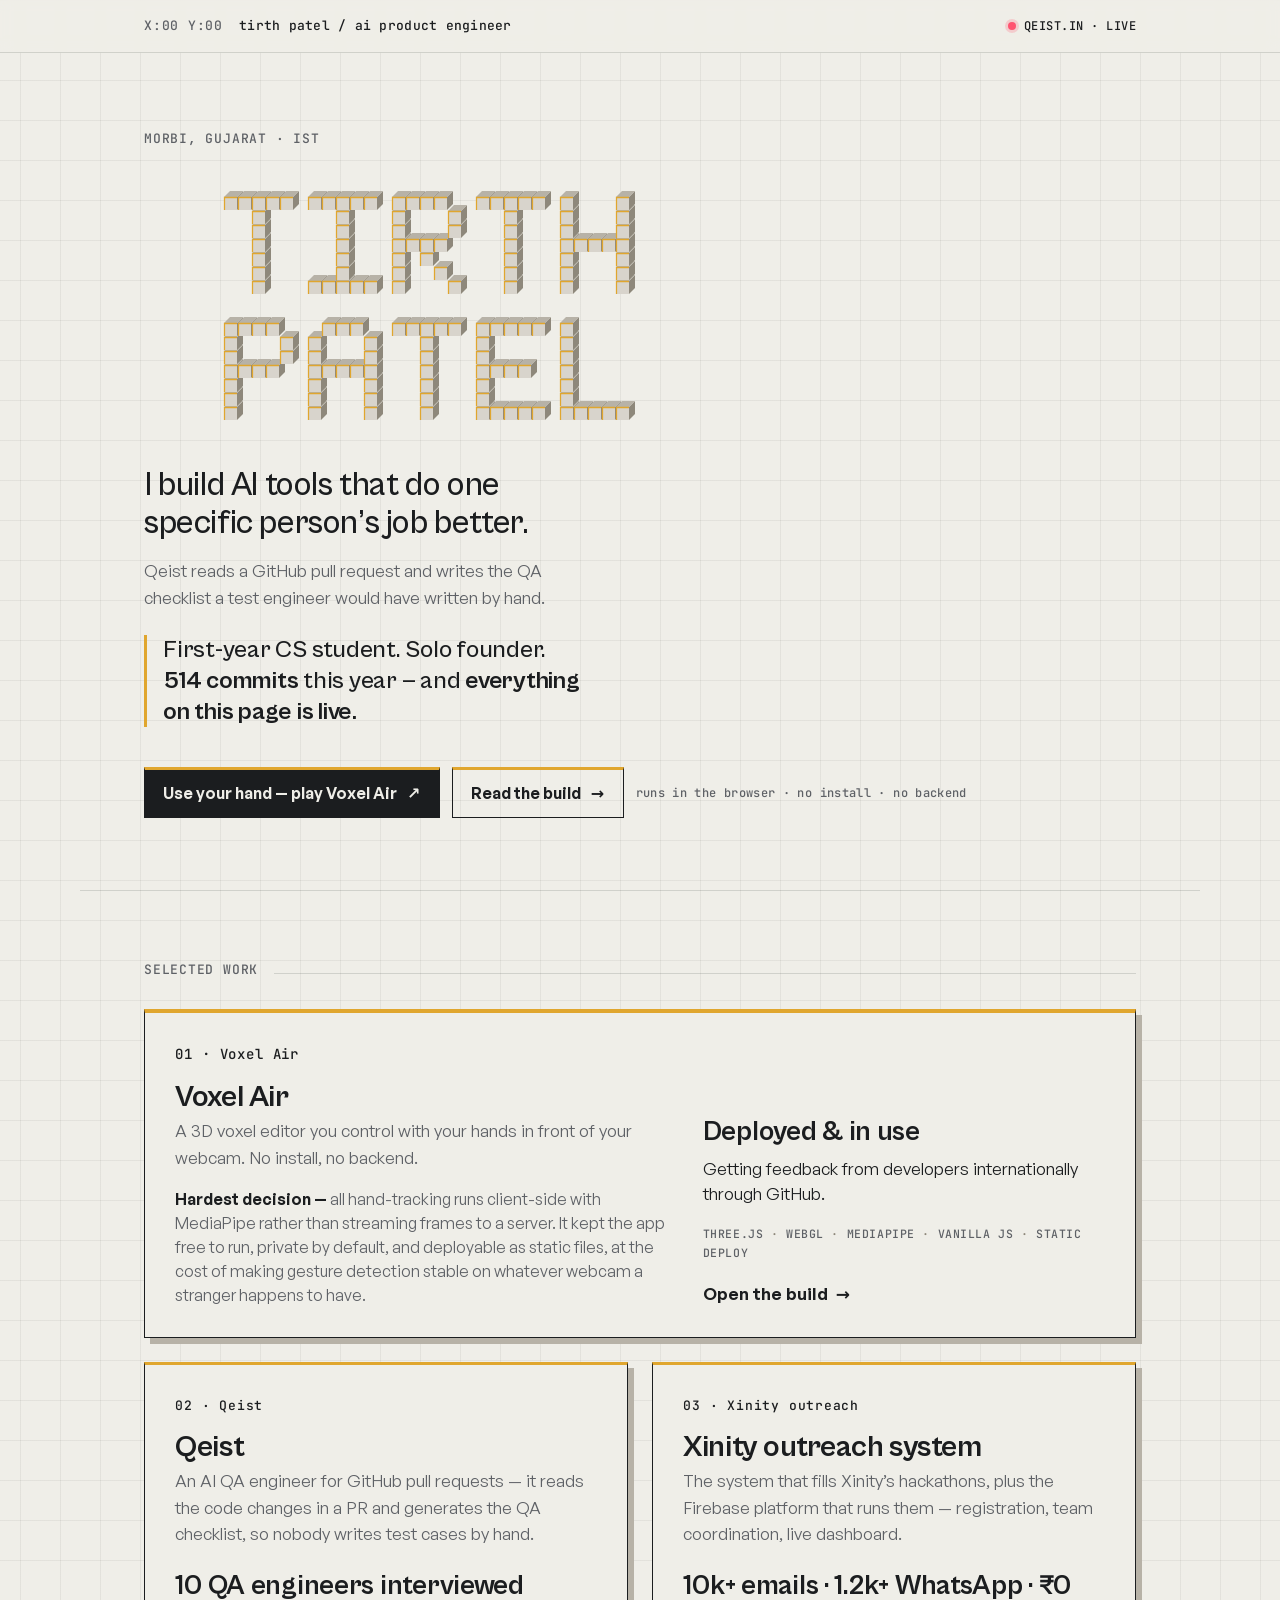
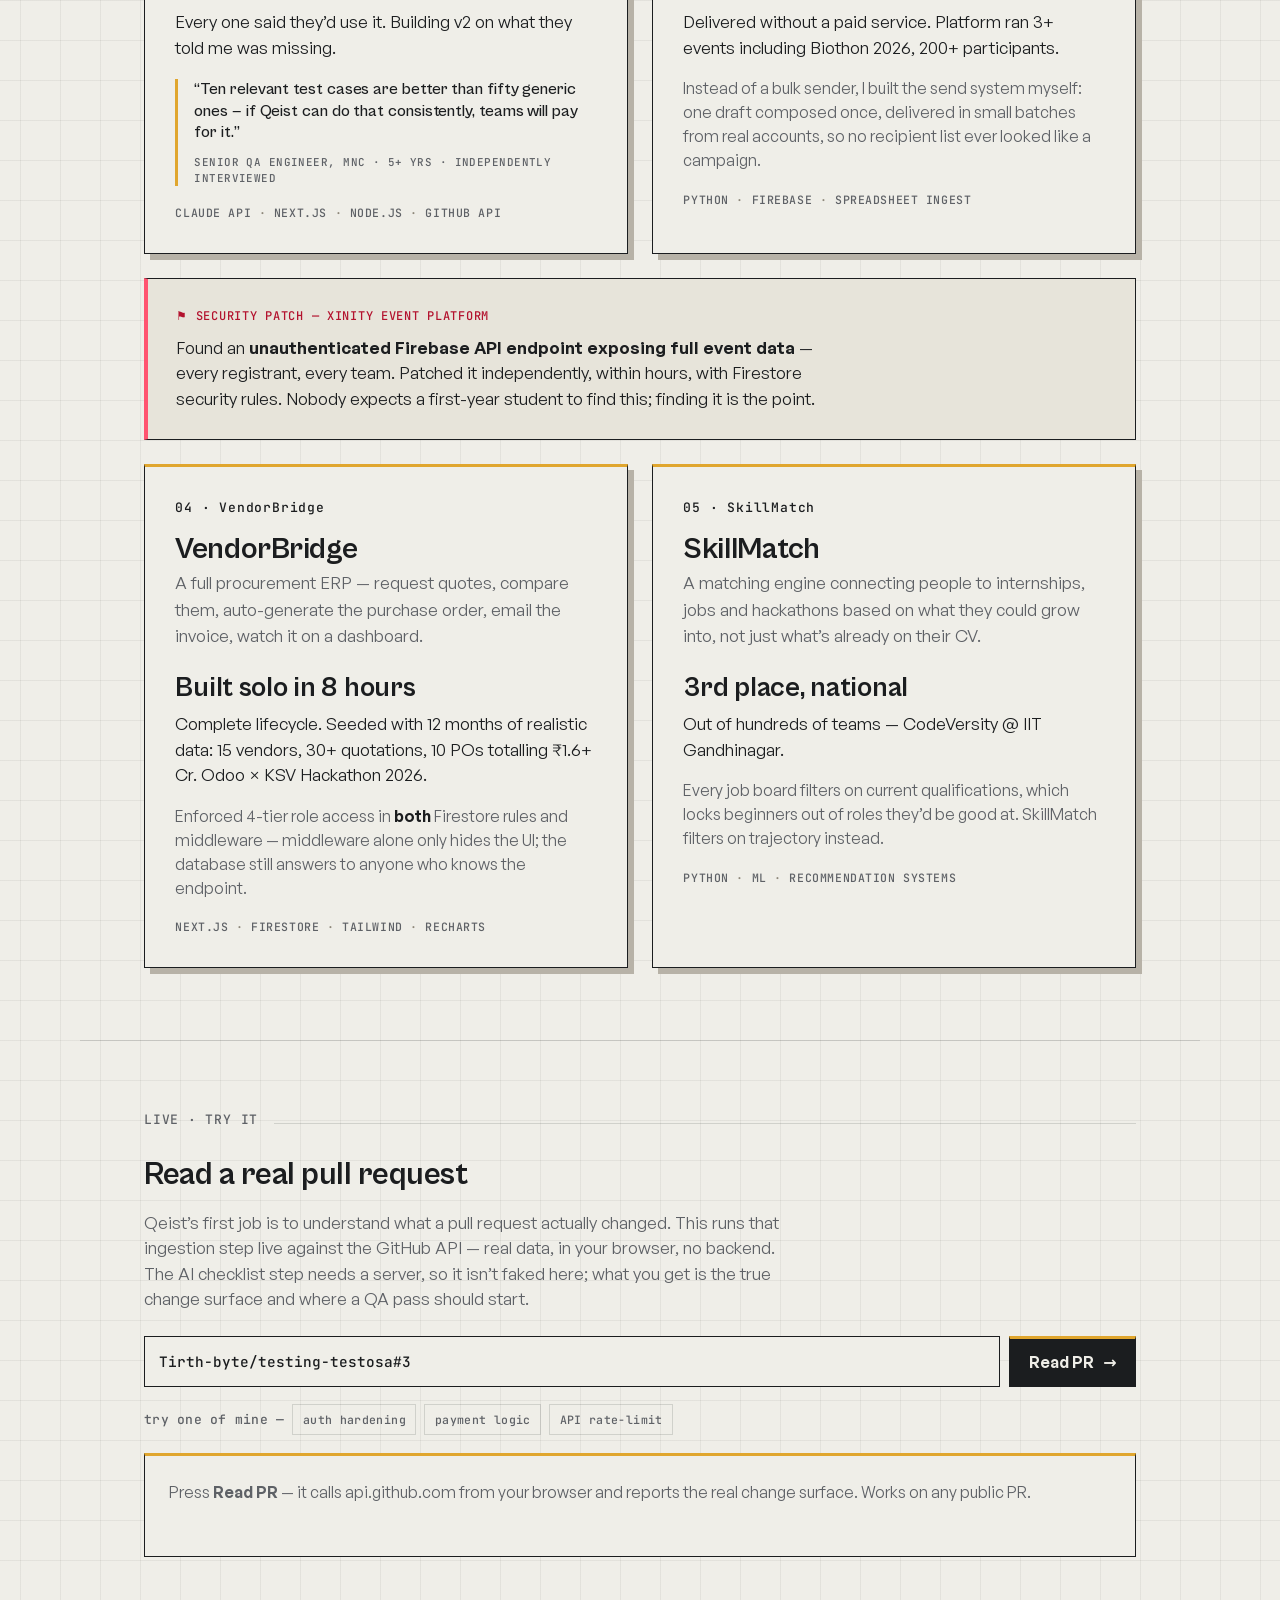
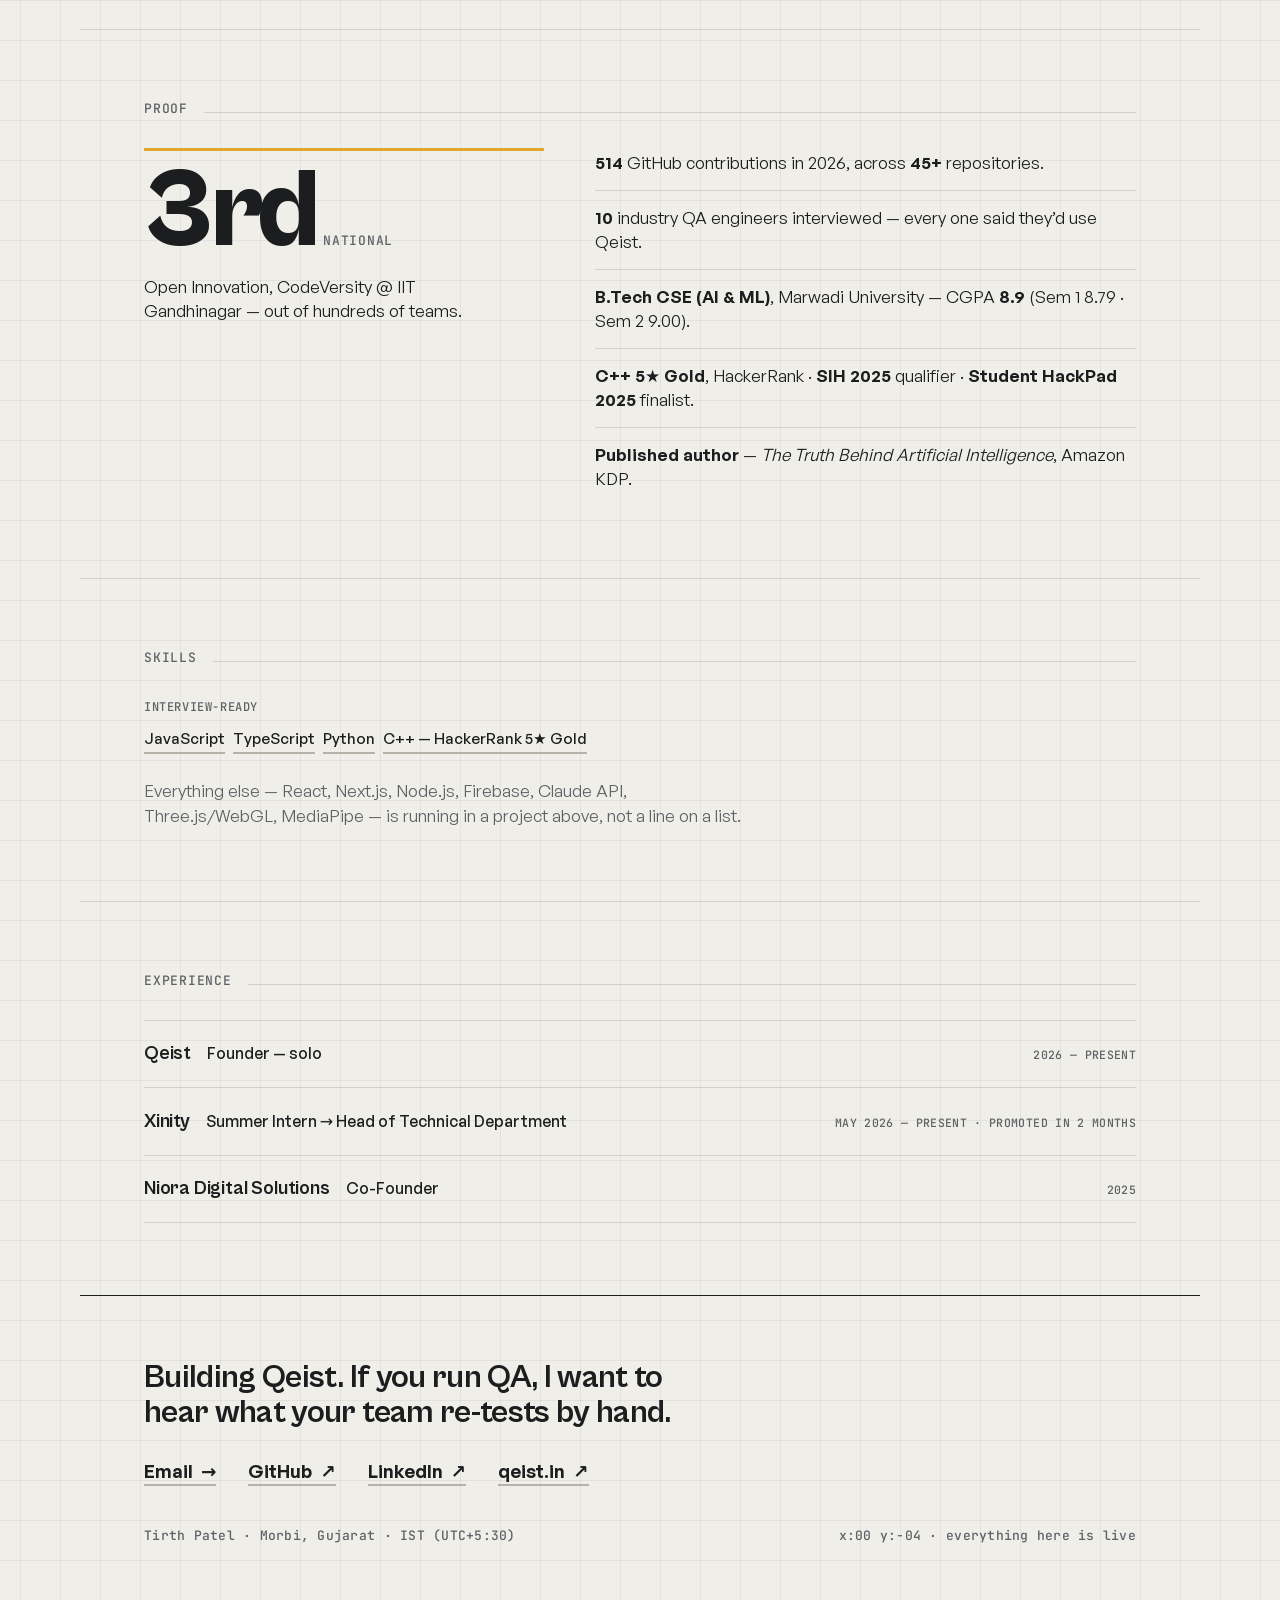
==== index.html @ d7cd9f58 "Add portfolio site: homepage, Voxel Air case study, live PR reader Static HTML/CSS/JS (no framework)" ====
<!doctype html>
<html lang="en" class="no-js">
<head>
<meta charset="utf-8">
<meta name="viewport" content="width=device-width, initial-scale=1">
<title>Tirth Patel — AI product engineer</title>
<meta name="description" content="I build AI tools that do one specific person's job better — Qeist reads a GitHub pull request and writes the QA checklist a test engineer would have written by hand.">
<meta name="author" content="Tirth Patel">
<meta name="theme-color" content="#EFEEE8">
<link rel="icon" href="assets/favicon.svg" type="image/svg+xml">
<link rel="canonical" href="https://tirth-byte.github.io/portfolio/">
<meta property="og:type" content="website">
<meta property="og:title" content="Tirth Patel — AI product engineer">
<meta property="og:description" content="First-year CS student, solo founder. Voxel Air, Qeist, and a national hackathon podium — everything on the page is live.">
<meta property="og:url" content="https://tirth-byte.github.io/portfolio/">
<meta property="og:site_name" content="Tirth Patel">
<meta property="og:image" content="https://tirth-byte.github.io/portfolio/assets/og.png">
<meta property="og:image:width" content="1200">
<meta property="og:image:height" content="630">
<meta property="og:image:alt" content="Tirth Patel — AI product engineer. Voxel Air, Qeist, everything live.">
<meta name="twitter:card" content="summary_large_image">
<meta name="twitter:title" content="Tirth Patel — AI product engineer">
<meta name="twitter:description" content="Voxel Air, Qeist, and a national hackathon podium. Everything on the page is live.">
<meta name="twitter:image" content="https://tirth-byte.github.io/portfolio/assets/og.png">
<script>document.documentElement.className = document.documentElement.className.replace("no-js","js");</script>
<link rel="preload" href="assets/fonts/general-400.woff2" as="font" type="font/woff2" crossorigin>
<link rel="preload" href="assets/fonts/cabinet-800.woff2" as="font" type="font/woff2" crossorigin>
<link rel="stylesheet" href="assets/css/style.css">
</head>
<body>

<header class="topbar">
  <div class="wrap">
    <span class="mono coord">x:00 y:00</span>
    <span class="who"><b>tirth patel</b> / ai product engineer</span>
    <a class="status" href="https://qeist.in" rel="noopener"><span class="dot" aria-hidden="true"></span>qeist.in · live</a>
  </div>
</header>

<main id="main">

  <!-- ===================== HERO ===================== -->
  <section class="hero wrap">
    <p class="kicker mono">Morbi, Gujarat · IST</p>

    <h1 class="wordmark">
      <span class="vh">Tirth Patel</span>
      <canvas id="wordmark" aria-hidden="true"></canvas>
      <span class="fallback name-fallback" aria-hidden="true" data-mode="static">Tirth<br>Patel</span>
    </h1>

    <p class="pitch">I build AI tools that do one specific person&rsquo;s job better.</p>
    <p class="second">Qeist reads a GitHub pull request and writes the QA checklist a test engineer would have written by hand.</p>
    <p class="hook">First-year CS student. Solo founder. <b>514&nbsp;commits</b> this year &mdash; and <b>everything on this page is live.</b></p>

    <div class="hero-cta">
      <a class="btn" href="https://tirth-byte.github.io/Voxel-Air/" target="_blank" rel="noopener">Use your hand — play Voxel&nbsp;Air <span class="arw" aria-hidden="true">↗</span></a>
      <a class="btn ghost" href="projects/voxel-air.html">Read the build <span class="arw" aria-hidden="true">→</span></a>
      <span class="hint">runs in the browser · no install · no backend</span>
    </div>
  </section>

  <!-- ===================== WORK ===================== -->
  <section class="section wrap" aria-labelledby="work-h">
    <div class="sechead">
      <h2 class="mono tag" id="work-h">Selected work</h2>
      <span class="rule" aria-hidden="true"></span>
    </div>

    <div class="blocks">

      <!-- 01 · VOXEL AIR — the hero -->
      <article class="block lead">
        <div class="idx"><span class="n">01 · Voxel Air</span></div>
        <div class="lead-grid">
          <div>
            <h3><a class="link-stretch" href="projects/voxel-air.html">Voxel Air</a></h3>
            <p class="sub">A 3D voxel editor you control with your hands in front of your webcam. No install, no backend.</p>
            <p class="decision"><b>Hardest decision —</b> all hand-tracking runs client-side with MediaPipe rather than streaming frames to a server. It kept the app free to run, private by default, and deployable as static files, at the cost of making gesture detection stable on whatever webcam a stranger happens to have.</p>
          </div>
          <div>
            <p class="outcome"><span class="big">Deployed &amp; in use</span> Getting feedback from developers internationally through GitHub.</p>
            <ul class="stack" aria-label="stack">
              <li>Three.js</li><li>WebGL</li><li>MediaPipe</li><li>Vanilla&nbsp;JS</li><li>Static deploy</li>
            </ul>
            <span class="gomore">Open the build <span class="arw" aria-hidden="true">→</span></span>
          </div>
        </div>
      </article>

      <!-- 02 · QEIST  |  03 · XINITY -->
      <div class="pair">

        <article class="block">
          <div class="idx"><span class="n">02 · Qeist</span></div>
          <h3><a class="link-stretch" href="https://qeist.in" target="_blank" rel="noopener">Qeist</a></h3>
          <p class="sub">An AI QA engineer for GitHub pull requests — it reads the code changes in a PR and generates the QA checklist, so nobody writes test cases by hand.</p>
          <p class="outcome"><span class="big">10 QA engineers interviewed</span> Every one said they&rsquo;d use it. Building v2 on what they told me was missing.</p>
          <blockquote class="qquote">
            &ldquo;Ten relevant test cases are better than fifty generic ones — if Qeist can do that consistently, teams will pay for it.&rdquo;
            <cite>Senior QA Engineer, MNC · 5+ yrs · independently interviewed</cite>
          </blockquote>
          <ul class="stack" aria-label="stack"><li>Claude API</li><li>Next.js</li><li>Node.js</li><li>GitHub API</li></ul>
        </article>

        <article class="block">
          <div class="idx"><span class="n">03 · Xinity outreach</span></div>
          <h3>Xinity outreach system</h3>
          <p class="sub">The system that fills Xinity&rsquo;s hackathons, plus the Firebase platform that runs them — registration, team coordination, live dashboard.</p>
          <p class="outcome"><span class="big">10k+ emails · 1.2k+ WhatsApp · &#8377;0</span> Delivered without a paid service. Platform ran 3+ events including Biothon 2026, 200+ participants.</p>
          <p class="decision">Instead of a bulk sender, I built the send system myself: one draft composed once, delivered in small batches from real accounts, so no recipient list ever looked like a campaign.</p>
          <ul class="stack" aria-label="stack"><li>Python</li><li>Firebase</li><li>Spreadsheet ingest</li></ul>
        </article>

      </div>

      <!-- Security patch — deliberately its own band, not a card -->
      <aside class="patch">
        <p class="lbl"><span aria-hidden="true">&#9873;</span> Security patch — Xinity event platform</p>
        <p>Found an <b>unauthenticated Firebase API endpoint exposing full event data</b> — every registrant, every team. Patched it independently, within hours, with Firestore security rules. Nobody expects a first-year student to find this; finding it is the point.</p>
      </aside>

      <!-- 04 · VENDORBRIDGE  |  05 · SKILLMATCH -->
      <div class="pair">

        <article class="block">
          <div class="idx"><span class="n">04 · VendorBridge</span></div>
          <h3>VendorBridge</h3>
          <p class="sub">A full procurement ERP — request quotes, compare them, auto-generate the purchase order, email the invoice, watch it on a dashboard.</p>
          <p class="outcome"><span class="big">Built solo in 8 hours</span> Complete lifecycle. Seeded with 12 months of realistic data: 15 vendors, 30+ quotations, 10 POs totalling &#8377;1.6+ Cr. Odoo &times; KSV Hackathon 2026.</p>
          <p class="decision">Enforced 4-tier role access in <b>both</b> Firestore rules and middleware — middleware alone only hides the UI; the database still answers to anyone who knows the endpoint.</p>
          <ul class="stack" aria-label="stack"><li>Next.js</li><li>Firestore</li><li>Tailwind</li><li>Recharts</li></ul>
        </article>

        <article class="block">
          <div class="idx"><span class="n">05 · SkillMatch</span></div>
          <h3>SkillMatch</h3>
          <p class="sub">A matching engine connecting people to internships, jobs and hackathons based on what they could grow into, not just what&rsquo;s already on their CV.</p>
          <p class="outcome"><span class="big">3rd place, national</span> Out of hundreds of teams — CodeVersity @ IIT Gandhinagar.</p>
          <p class="decision">Every job board filters on current qualifications, which locks beginners out of roles they&rsquo;d be good at. SkillMatch filters on trajectory instead.</p>
          <ul class="stack" aria-label="stack"><li>Python</li><li>ML</li><li>Recommendation systems</li></ul>
        </article>

      </div>
    </div>
  </section>

  <!-- ===================== LIVE TOOL ===================== -->
  <section class="section wrap" aria-labelledby="live-h">
    <div class="sechead">
      <h2 class="mono tag" id="live-h">Live · try it</h2>
      <span class="rule" aria-hidden="true"></span>
    </div>
    <div class="prtool">
      <h3 class="pr-h">Read a real pull request</h3>
      <p class="pr-lead">Qeist&rsquo;s first job is to understand what a pull request actually changed. This runs that ingestion step live against the GitHub API — real data, in your browser, no backend. The AI checklist step needs a server, so it isn&rsquo;t faked here; what you get is the true change surface and where a QA pass should start.</p>

      <form id="pr-form" class="pr-form" role="search">
        <label class="vh" for="pr-input">GitHub pull request — owner/repo#number or a pull-request URL</label>
        <input id="pr-input" class="pr-input" type="text" inputmode="url" spellcheck="false" autocapitalize="off" autocomplete="off" value="Tirth-byte/testing-testosa#3">
        <button id="pr-btn" class="btn" type="submit">Read PR <span class="arw" aria-hidden="true">&rarr;</span></button>
      </form>
      <div class="pr-examples">
        <span class="mono-lo">try one of mine —</span>
        <button type="button" class="pr-chip" data-pr="Tirth-byte/testing-testosa#3">auth hardening</button>
        <button type="button" class="pr-chip" data-pr="Tirth-byte/testing-testosa#4">payment logic</button>
        <button type="button" class="pr-chip" data-pr="Tirth-byte/testing-testosa#5">API rate-limit</button>
      </div>

      <div id="pr-out" class="pr-out" aria-live="polite"><p class="pr-msg">Press <b>Read PR</b> — it calls api.github.com from your browser and reports the real change surface. Works on any public PR.</p></div>
    </div>
  </section>

  <!-- ===================== PROOF (asymmetric, merged) ===================== -->
  <section class="section wrap" aria-labelledby="proof-h">
    <div class="sechead">
      <h2 class="mono tag" id="proof-h">Proof</h2>
      <span class="rule" aria-hidden="true"></span>
    </div>
    <div class="evidence">
      <div class="featured">
        <div class="fnum">3rd<span class="fsup">national</span></div>
        <p class="flab">Open Innovation, CodeVersity @ IIT Gandhinagar — out of hundreds of teams.</p>
      </div>
      <ul class="ev-list">
        <li><b>514</b> GitHub contributions in 2026, across <b>45+</b> repositories.</li>
        <li><b>10</b> industry QA engineers interviewed — every one said they&rsquo;d use Qeist.</li>
        <li><b>B.Tech CSE (AI &amp; ML)</b>, Marwadi University — CGPA <b>8.9</b> (Sem&nbsp;1 8.79 · Sem&nbsp;2 9.00).</li>
        <li><b>C++ 5&#9733; Gold</b>, HackerRank · <b>SIH 2025</b> qualifier · <b>Student HackPad 2025</b> finalist.</li>
        <li><b>Published author</b> — <i>The Truth Behind Artificial Intelligence</i>, Amazon KDP.</li>
      </ul>
    </div>
  </section>

  <!-- ===================== SKILLS ===================== -->
  <section class="section wrap" aria-labelledby="skills-h">
    <div class="sechead">
      <h2 class="mono tag" id="skills-h">Skills</h2>
      <span class="rule" aria-hidden="true"></span>
    </div>
    <div class="skills">
      <div class="skillrow">
        <div class="k">Interview-ready</div>
        <div class="v"><span>JavaScript</span><span>TypeScript</span><span>Python</span><span>C++ — HackerRank 5&#9733; Gold</span></div>
      </div>
      <p class="skillnote">Everything else — React, Next.js, Node.js, Firebase, Claude API, Three.js/WebGL, MediaPipe — is running in a project above, not a line on a list.</p>
    </div>
  </section>

  <!-- ===================== EXPERIENCE ===================== -->
  <section class="section wrap" aria-labelledby="exp-h">
    <div class="sechead">
      <h2 class="mono tag" id="exp-h">Experience</h2>
      <span class="rule" aria-hidden="true"></span>
    </div>
    <div class="log">
      <div class="row">
        <div class="rl"><span class="where">Qeist</span><span class="title">Founder — solo</span></div>
        <span class="when">2026 — present</span>
      </div>
      <div class="row">
        <div class="rl"><span class="where">Xinity</span><span class="title">Summer Intern &rarr; Head of Technical Department</span></div>
        <span class="when">May 2026 — present · promoted in 2 months</span>
      </div>
      <div class="row">
        <div class="rl"><span class="where">Niora Digital Solutions</span><span class="title">Co-Founder</span></div>
        <span class="when">2025</span>
      </div>
    </div>
  </section>

</main>

<!-- ===================== FOOTER / CONTACT ===================== -->
<footer class="foot wrap">
  <p class="lead">Building Qeist. If you run QA, I want to hear what your team re-tests by hand.</p>
  <div class="contactrow">
    <a class="big" href="mailto:kavartirth9@gmail.com">Email <span class="arw" aria-hidden="true">→</span></a>
    <a class="big" href="https://github.com/Tirth-byte" target="_blank" rel="noopener">GitHub <span class="arw" aria-hidden="true">↗</span></a>
    <a class="big" href="https://www.linkedin.com/in/tirth-patel-b70312373" target="_blank" rel="noopener">LinkedIn <span class="arw" aria-hidden="true">↗</span></a>
    <a class="big" href="https://qeist.in" target="_blank" rel="noopener">qeist.in <span class="arw" aria-hidden="true">↗</span></a>
  </div>
  <div class="meta">
    <span class="mono-lo">Tirth Patel · Morbi, Gujarat · IST (UTC+5:30)</span>
    <span class="mono-lo">x:00 y:-04 · everything here is live</span>
  </div>
</footer>

<script src="assets/js/wordmark.js" defer></script>
<script src="assets/js/prq.js" defer></script>
</body>
</html>
---- assets/css/style.css ----
/* ============================================================
   Tirth Patel — portfolio
   "Drafting Table": light orthographic build-sheet
   ============================================================ */

/* ---------- fonts (self-hosted, latin, swap) ---------- */
@font-face{font-family:"Cabinet Grotesk";src:url("../fonts/cabinet-500.woff2") format("woff2");font-weight:500;font-style:normal;font-display:swap}
@font-face{font-family:"Cabinet Grotesk";src:url("../fonts/cabinet-700.woff2") format("woff2");font-weight:700;font-style:normal;font-display:swap}
@font-face{font-family:"Cabinet Grotesk";src:url("../fonts/cabinet-800.woff2") format("woff2");font-weight:800;font-style:normal;font-display:swap}
@font-face{font-family:"General Sans";src:url("../fonts/general-400.woff2") format("woff2");font-weight:400;font-style:normal;font-display:swap}
@font-face{font-family:"General Sans";src:url("../fonts/general-500.woff2") format("woff2");font-weight:500;font-style:normal;font-display:swap}
@font-face{font-family:"General Sans";src:url("../fonts/general-600.woff2") format("woff2");font-weight:600;font-style:normal;font-display:swap}
@font-face{font-family:"JetBrains Mono";src:url("../fonts/mono-500.woff2") format("woff2");font-weight:500;font-style:normal;font-display:swap}

/* ---------- tokens ---------- */
:root{
  --paper:#EFEEE8;
  --paper-2:#E7E4DA;
  --ink:#1B1D1F;
  --mute:#5E6166;
  --vox-top:#D8D4CC;
  --vox-mid:#B7B2A7;
  --vox-low:#8E887B;
  --signal:#E0A62E;
  --inset:#14161A;
  --live:#FF5470;       /* webcam-record pink — borders & dots only, never text */
  --live-ink:#B3122E;   /* text-safe alert red (AA on paper) */
  --line:rgba(27,29,31,.14);
  --line-faint:rgba(27,29,31,.06);

  --fdisplay:"Cabinet Grotesk",system-ui,sans-serif;
  --fbody:"General Sans",system-ui,sans-serif;
  --fmono:"JetBrains Mono",ui-monospace,monospace;

  --wrap:1120px;
  --gutter:clamp(20px,5vw,64px);
}

/* ---------- reset ---------- */
*,*::before,*::after{box-sizing:border-box}
html{-webkit-text-size-adjust:100%}
body{margin:0}
img,svg,canvas{display:block;max-width:100%}
a{color:inherit}
button{font:inherit;color:inherit}
h1,h2,h3,p,ul,figure{margin:0}
ul{padding:0;list-style:none}

/* ---------- base ---------- */
html{scroll-behavior:smooth}
body{
  background:var(--paper);
  color:var(--ink);
  font-family:var(--fbody);
  font-size:17px;
  line-height:1.55;
  font-weight:400;
  /* the drafting grid — faint, orthographic */
  background-image:
    linear-gradient(var(--line-faint) 1px,transparent 1px),
    linear-gradient(90deg,var(--line-faint) 1px,transparent 1px);
  background-size:40px 40px;
  background-position:calc(50% - 0px) 0;
  -webkit-font-smoothing:antialiased;
  text-rendering:optimizeLegibility;
}

.wrap{max-width:var(--wrap);margin-inline:auto;padding-inline:var(--gutter)}

/* ---------- type ---------- */
.display{font-family:var(--fdisplay);font-weight:800;line-height:.92;letter-spacing:-.02em}
h1,.h1{font-family:var(--fdisplay);font-weight:700;font-size:clamp(2rem,1.3rem + 3vw,2.9rem);line-height:1.02;letter-spacing:-.015em}
h2,.h2{font-family:var(--fdisplay);font-weight:500;font-size:clamp(1.4rem,1.1rem + 1.4vw,1.85rem);line-height:1.08;letter-spacing:-.01em}
.lede{font-size:clamp(1.15rem,1rem + .7vw,1.4rem);line-height:1.4;max-width:34ch}
.mono{font-family:var(--fmono);font-weight:500;font-size:.8125rem;letter-spacing:.06em;text-transform:uppercase;color:var(--mute)}
.mono-lo{font-family:var(--fmono);font-weight:500;font-size:.8125rem;letter-spacing:.02em;color:var(--mute);text-transform:none}
.caption{font-size:.875rem;font-weight:500}

/* visually hidden but in the a11y tree */
.vh{position:absolute;width:1px;height:1px;padding:0;margin:-1px;overflow:hidden;clip:rect(0 0 0 0);white-space:nowrap;border:0}

/* ---------- links / focus floor ---------- */
a{text-decoration:none}
:focus-visible{outline:2.5px solid var(--ink);outline-offset:3px;border-radius:1px}
.on-dark :focus-visible,.inset :focus-visible{outline-color:var(--signal)}

/* underline links used inline in prose */
.link{color:var(--ink);box-shadow:inset 0 -1px 0 var(--vox-low);transition:box-shadow .15s ease,background-color .15s ease}
.link:hover{box-shadow:inset 0 -2px 0 var(--signal)}

/* ---------- top bar ---------- */
.topbar{position:sticky;top:0;z-index:40;background:color-mix(in srgb,var(--paper) 88%,transparent);backdrop-filter:blur(6px);border-bottom:1px solid var(--line)}
.topbar .wrap{display:flex;align-items:center;gap:1rem;height:52px}
.topbar .coord{color:var(--mute)}
.topbar .who{font-family:var(--fmono);font-size:.8125rem;letter-spacing:.02em;color:var(--ink)}
.topbar .who b{font-weight:500}
.topbar .status{margin-left:auto;display:inline-flex;align-items:center;gap:.5rem;font-family:var(--fmono);font-size:.75rem;letter-spacing:.04em;color:var(--ink);text-transform:uppercase}
.topbar .status .dot{width:8px;height:8px;background:var(--live);border-radius:50%;box-shadow:0 0 0 3px color-mix(in srgb,var(--live) 22%,transparent)}
@media (max-width:560px){.topbar .who{display:none}}

/* ---------- section scaffolding ---------- */
.section{border-top:1px solid var(--line);padding-block:clamp(2.75rem,6vw,4.5rem)}
.section:first-of-type{border-top:0}
.sechead{display:flex;align-items:baseline;gap:1rem;margin-bottom:2rem}
.sechead .tag{color:var(--mute);white-space:nowrap}
.sechead .rule{flex:1;height:1px;background:var(--line)}

/* ---------- HERO ---------- */
.hero{padding-top:clamp(2.5rem,6vw,4.75rem);padding-bottom:clamp(2.75rem,6vw,4.5rem)}
.hero .kicker{color:var(--mute);margin-bottom:clamp(1.25rem,3vw,2rem)}
/* wordmark stage: fixed aspect to prevent CLS */
.wordmark{position:relative;width:min(560px,100%);aspect-ratio:56/25;margin-bottom:clamp(1.5rem,4vw,2.25rem)}
.wordmark canvas,.wordmark .fallback{position:absolute;inset:0;width:100%;height:100%}
.wordmark .fallback{display:flex;align-items:center}
/* Cabinet fallback name (JS-off or wordmark killed) */
.name-fallback{font-family:var(--fdisplay);font-weight:800;font-size:clamp(3.2rem,8vw + 1rem,6rem);line-height:.86;letter-spacing:-.03em;color:var(--ink)}
.wordmark canvas{z-index:2}
.wordmark .fallback{z-index:1}
.no-js .wordmark canvas{display:none}
.js .wordmark .fallback{display:none}
/* re-show Cabinet name if canvas can't render */
.wordmark.fallback-on canvas{display:none}
.wordmark.fallback-on .fallback{display:flex}

.hero .role{font-family:var(--fmono);font-size:.8125rem;letter-spacing:.04em;color:var(--mute);text-transform:uppercase;margin-bottom:1.5rem}
.hero .pitch{font-size:clamp(1.35rem,1rem + 1.8vw,2.1rem);font-family:var(--fdisplay);font-weight:500;line-height:1.12;letter-spacing:-.012em;max-width:20ch}
.hero .second{margin-top:1rem;color:var(--mute);font-size:1.0625rem;max-width:46ch}
.hook{margin-top:1.5rem;font-family:var(--fdisplay);font-weight:500;font-size:clamp(1.15rem,1rem + .9vw,1.55rem);line-height:1.24;letter-spacing:-.01em;max-width:30ch;color:var(--ink);border-left:3px solid var(--signal);padding-left:1rem}
.hook b{font-weight:700}

.hero-cta{display:flex;flex-wrap:wrap;gap:.75rem;margin-top:clamp(1.75rem,4vw,2.5rem);align-items:center}

/* ---------- buttons ---------- */
.btn{display:inline-flex;align-items:center;gap:.6rem;padding:.7rem 1.15rem;font-weight:600;font-size:1rem;background:var(--ink);color:var(--paper);border:1.5px solid var(--ink);border-top:3px solid var(--signal);cursor:pointer;transition:transform .12s ease,box-shadow .12s ease}
.btn .arw{transition:transform .18s ease}
.btn:hover{transform:translate(-2px,-2px);box-shadow:4px 4px 0 var(--vox-low)}
.btn:hover .arw{transform:translateX(3px)}
.btn.ghost{background:transparent;color:var(--ink)}
.btn.ghost:hover{box-shadow:4px 4px 0 var(--vox-mid)}
.btn[disabled]{cursor:default;opacity:.55}
.btn[disabled]:hover{transform:none;box-shadow:none}
.hint{font-family:var(--fmono);font-size:.75rem;letter-spacing:.03em;color:var(--mute)}

/* ---------- project blocks (extruded voxels) ---------- */
.blocks{display:grid;gap:clamp(1rem,2.5vw,1.5rem)}
.pair{display:grid;grid-template-columns:1fr 1fr;gap:clamp(1rem,2.5vw,1.5rem)}
@media (max-width:720px){.pair{grid-template-columns:1fr}}

.block{
  position:relative;display:block;background:var(--paper);
  border:1.5px solid var(--ink);
  border-top-color:var(--signal);border-top-width:3px;      /* lit top face */
  box-shadow:6px 6px 0 var(--vox-mid);                       /* extruded shadow faces */
  padding:clamp(1.25rem,3vw,1.9rem);
  transition:transform .16s cubic-bezier(.2,.7,.3,1),box-shadow .16s cubic-bezier(.2,.7,.3,1);
}
.block h3 a.link-stretch{color:inherit}
.block h3 a.link-stretch::after{content:"";position:absolute;inset:0;z-index:1}
.block:has(.link-stretch:hover),.block:has(.link-stretch:focus-visible){transform:translate(-4px,-4px);box-shadow:10px 10px 0 var(--vox-low)}
.block:has(.link-stretch:focus-visible){outline:2.5px solid var(--ink);outline-offset:4px}
/* keep in-card real links clickable above the stretched hit-area */
.block .qquote,.block .stack,.block a:not(.link-stretch){position:relative;z-index:2}

/* Qeist testimonial */
.qquote{margin:1.15rem 0 0;border-left:3px solid var(--signal);padding-left:1rem;font-family:var(--fdisplay);font-weight:500;font-size:1.05rem;line-height:1.3;letter-spacing:-.005em;color:var(--ink)}
.qquote cite{display:block;font-family:var(--fmono);font-size:.68rem;letter-spacing:.04em;color:var(--mute);text-transform:uppercase;font-style:normal;margin-top:.7rem;line-height:1.4}
.block .idx{display:flex;justify-content:space-between;align-items:baseline;margin-bottom:1rem;gap:1rem}
.block .idx .n{font-family:var(--fmono);font-weight:500;font-size:.8125rem;letter-spacing:.06em;color:var(--ink)}
.block .idx .coord{font-family:var(--fmono);font-size:.75rem;color:var(--mute);letter-spacing:.04em}
.block h3{font-family:var(--fdisplay);font-weight:700;font-size:clamp(1.4rem,1.1rem + 1.2vw,1.9rem);line-height:1.02;letter-spacing:-.015em}
.block .sub{color:var(--mute);margin-top:.35rem;font-size:1.0625rem}

/* the hero block (voxel air) is bigger + a two-col inner */
.block.lead{border-top-width:4px}
.block.lead .idx .n{font-size:.875rem}
.block.lead .lead-grid{display:grid;grid-template-columns:1.1fr .9fr;gap:clamp(1.25rem,3vw,2.25rem);align-items:end}
@media (max-width:720px){.block.lead .lead-grid{grid-template-columns:1fr}}

/* outcome-first line inside a block */
.outcome{margin-top:1.1rem;font-size:1.0625rem;line-height:1.5}
.outcome .big{font-family:var(--fdisplay);font-weight:700;font-size:clamp(1.35rem,1.1rem + 1vw,1.75rem);letter-spacing:-.01em;display:block;margin-bottom:.15rem}
.decision{margin-top:1rem;color:var(--mute);font-size:1rem;line-height:1.5;max-width:52ch}
.decision b{color:var(--ink);font-weight:600}
.stack{margin-top:1.15rem;font-family:var(--fmono);font-size:.72rem;letter-spacing:.05em;color:var(--mute);text-transform:uppercase;line-height:1.6}
.stack li{display:inline}
.stack li:not(:last-child)::after{content:"  ·  ";color:var(--vox-low)}
.gomore{margin-top:1.15rem;display:inline-flex;align-items:center;gap:.5rem;font-weight:600;color:var(--ink)}
.gomore .arw{transition:transform .18s ease}
a.block:hover .gomore .arw{transform:translateX(4px)}

/* ---------- security patch band (deliberately NOT a card) ---------- */
.patch{border:1.5px solid var(--ink);border-left:4px solid var(--live);background:var(--paper-2);padding:clamp(1.25rem,3vw,1.75rem)}
.patch .lbl{font-family:var(--fmono);font-size:.75rem;letter-spacing:.06em;text-transform:uppercase;color:var(--live-ink);margin-bottom:.6rem;display:flex;align-items:center;gap:.5rem}
.patch p{font-size:1.0625rem;line-height:1.5;max-width:64ch}
.patch b{font-weight:600}

/* ---------- proof / evidence (asymmetric — a claim, not a dashboard) ---------- */
.evidence{display:grid;grid-template-columns:minmax(0,.85fr) minmax(0,1.15fr);gap:clamp(1.5rem,4vw,3.5rem);align-items:start}
@media (max-width:720px){.evidence{grid-template-columns:1fr;gap:1.75rem}}
.featured{border-top:3px solid var(--signal);padding-top:1rem}
.fnum{font-family:var(--fdisplay);font-weight:800;font-size:clamp(4rem,3rem + 6vw,7rem);line-height:.82;letter-spacing:-.04em;display:flex;align-items:baseline;gap:.4rem}
.fsup{font-family:var(--fmono);font-weight:500;font-size:.8125rem;letter-spacing:.06em;text-transform:uppercase;color:var(--mute)}
.flab{margin-top:1rem;font-size:1.0625rem;line-height:1.45;color:var(--ink);max-width:34ch}
.ev-list{display:grid;gap:0}
.ev-list li{font-size:1.0625rem;line-height:1.45;padding:.9rem 0;border-bottom:1px solid var(--line)}
.ev-list li:first-child{padding-top:.2rem}
.ev-list li:last-child{border-bottom:0}
.ev-list b{font-weight:600}

/* ---------- skills (defensible, two rows, not a logo grid) ---------- */
.skills{display:grid;gap:1.5rem}
.skillrow .k{font-family:var(--fmono);font-size:.75rem;letter-spacing:.05em;text-transform:uppercase;color:var(--mute);margin-bottom:.7rem}
.skillrow .v{display:flex;flex-wrap:wrap;gap:.5rem}
.skillrow .v span{font-size:.95rem;font-weight:500;border-bottom:2px solid var(--vox-mid);padding-bottom:1px}
.skillrow.ship .v span{border-bottom-color:var(--signal)}
.skillnote{font-size:1.0625rem;line-height:1.5;color:var(--mute);max-width:60ch}
.skillnote b{color:var(--ink);font-weight:600}

/* ---------- live tool: read a pull request ---------- */
.prtool{display:grid;gap:1.1rem}
.pr-h{font-family:var(--fdisplay);font-weight:700;font-size:clamp(1.5rem,1.2rem + 1.2vw,2rem);letter-spacing:-.015em;line-height:1.03}
.pr-lead{color:var(--mute);max-width:66ch;line-height:1.5}
.pr-form{display:flex;flex-wrap:wrap;gap:.6rem;margin-top:.4rem}
.pr-input{flex:1 1 15rem;min-width:0;font-family:var(--fmono);font-size:.9rem;color:var(--ink);background:var(--paper);border:1.5px solid var(--ink);border-top-width:1.5px;padding:.7rem .85rem}
.pr-input:focus-visible{outline:2.5px solid var(--ink);outline-offset:2px}
.pr-form .btn{flex:0 0 auto}
.pr-examples{display:flex;flex-wrap:wrap;align-items:center;gap:.5rem}
.pr-chip{font-family:var(--fmono);font-size:.72rem;letter-spacing:.03em;color:var(--mute);background:transparent;border:1px solid var(--line);padding:.35rem .6rem;cursor:pointer;transition:border-color .14s ease,color .14s ease}
.pr-chip:hover{color:var(--ink);border-color:var(--signal)}

.pr-out{border:1.5px solid var(--ink);border-top:3px solid var(--signal);background:var(--paper);padding:clamp(1rem,3vw,1.5rem);min-height:6.5rem}
.pr-msg{color:var(--mute);font-size:1rem;line-height:1.5}
.pr-msg code{font-family:var(--fmono);font-size:.85em;background:var(--paper-2);padding:.1em .35em;border:1px solid var(--line)}
.pr-head{display:flex;flex-wrap:wrap;align-items:baseline;gap:.6rem .9rem}
.pr-state{font-family:var(--fmono);font-size:.68rem;letter-spacing:.06em;text-transform:uppercase;padding:.2rem .45rem;border:1px solid var(--line);color:var(--mute)}
.pr-state-open{color:var(--ink);border-color:var(--ink)}
.pr-state-merged{color:var(--signal);border-color:var(--signal)}
.pr-title{font-family:var(--fdisplay);font-weight:700;font-size:clamp(1.1rem,1rem + .6vw,1.35rem);letter-spacing:-.01em;line-height:1.1;box-shadow:inset 0 -1px 0 var(--vox-mid)}
.pr-title:hover{box-shadow:inset 0 -2px 0 var(--signal)}
.pr-by{font-family:var(--fmono);font-size:.72rem;letter-spacing:.03em;color:var(--mute);margin-top:.5rem;text-transform:uppercase}
.pr-stats{display:flex;gap:1.5rem;margin-top:1rem;padding-bottom:1rem;border-bottom:1px solid var(--line);font-family:var(--fmono);font-size:.9rem;color:var(--mute)}
.pr-stats b{font-family:var(--fdisplay);font-size:1.35rem;color:var(--ink);letter-spacing:-.02em}
.pr-add{color:#2F7D5B}.pr-del{color:var(--live-ink)}
.pr-add b,.pr-del b{color:inherit}
.pr-files{margin:1rem 0 0;display:grid;gap:0}
.pr-file{display:grid;grid-template-columns:auto 1fr auto;align-items:center;gap:.75rem;padding:.6rem 0;border-bottom:1px solid var(--line-faint);font-size:.95rem}
.pr-cat{font-family:var(--fmono);font-size:.66rem;letter-spacing:.05em;text-transform:uppercase;color:var(--mute);border:1px solid var(--line);padding:.18rem .4rem;min-width:4.2rem;text-align:center}
.pr-fn{font-family:var(--fmono);font-size:.82rem;color:var(--ink);word-break:break-all;box-shadow:inset 0 -1px 0 transparent}
.pr-fn:hover{box-shadow:inset 0 -1px 0 var(--signal)}
.pr-delta{font-family:var(--fmono);font-size:.78rem;white-space:nowrap}
.pr-sens{grid-column:2 / -1;justify-self:start;font-family:var(--fmono);font-size:.64rem;letter-spacing:.05em;text-transform:uppercase;color:var(--live-ink);border:1px solid var(--live-ink);padding:.12rem .4rem;margin-top:.15rem}
.pr-note{margin-top:1rem;font-size:1.0625rem;line-height:1.45}
.pr-note b{font-weight:700}
.pr-src{margin-top:.7rem;font-family:var(--fmono);font-size:.68rem;letter-spacing:.04em;color:var(--mute);text-transform:uppercase}

/* ---------- experience (build log) ---------- */
.log{border-top:1px solid var(--line)}
.log .row{display:flex;justify-content:space-between;align-items:baseline;gap:.4rem 2rem;flex-wrap:wrap;padding:1.15rem 0;border-bottom:1px solid var(--line)}
.log .rl{display:flex;flex-wrap:wrap;align-items:baseline;gap:.4rem 1rem}
.log .where{font-family:var(--fdisplay);font-weight:700;font-size:1.2rem;letter-spacing:-.01em}
.log .title{font-weight:500;font-size:1rem}
.log .when{font-family:var(--fmono);font-size:.72rem;letter-spacing:.03em;color:var(--mute);text-transform:uppercase;white-space:nowrap}

/* ---------- proof list ---------- */
.proof{display:grid;grid-template-columns:1fr 1fr;gap:.9rem 2rem}
@media (max-width:640px){.proof{grid-template-columns:1fr}}
.proof li{display:flex;gap:.85rem;align-items:baseline;font-size:1.0625rem;line-height:1.4;padding-bottom:.9rem;border-bottom:1px solid var(--line-faint)}
.proof .m{font-family:var(--fmono);font-size:.7rem;color:var(--mute);letter-spacing:.05em;padding-top:.15rem;white-space:nowrap}
.proof b{font-weight:600}

/* ---------- footer / contact ---------- */
.foot{border-top:1px solid var(--ink);padding-block:clamp(2.5rem,6vw,4rem)}
.foot .lead{font-family:var(--fdisplay);font-weight:700;font-size:clamp(1.5rem,1.15rem + 1.4vw,2.05rem);letter-spacing:-.02em;line-height:1.05;max-width:24ch}
.foot .contactrow{display:flex;flex-wrap:wrap;gap:.75rem 2rem;margin-top:1.75rem}
.foot a.big{display:inline-flex;align-items:center;gap:.5rem;font-weight:600;font-size:1.15rem;box-shadow:inset 0 -2px 0 var(--vox-mid)}
.foot a.big:hover{box-shadow:inset 0 -2px 0 var(--signal)}
.foot .meta{margin-top:2.5rem;display:flex;flex-wrap:wrap;justify-content:space-between;gap:1rem;color:var(--mute)}

/* ============================================================
   PROJECT PAGE
   ============================================================ */
.projtop{padding-top:clamp(1.75rem,4vw,2.75rem)}
.backlink{display:inline-flex;align-items:center;gap:.5rem;font-family:var(--fmono);font-size:.8125rem;letter-spacing:.03em;color:var(--mute)}
.backlink:hover{color:var(--ink)}
.projhead{display:flex;flex-wrap:wrap;align-items:baseline;justify-content:space-between;gap:1rem;margin-top:1.5rem}
.projhead .n{font-family:var(--fmono);font-size:.8125rem;letter-spacing:.06em;color:var(--mute)}
.projhead h1{margin-top:.5rem;width:100%}
.projhead .one{color:var(--mute);font-size:clamp(1.1rem,1rem + .5vw,1.35rem);max-width:44ch;margin-top:.75rem}

/* live band — an honest CTA, not a fake screenshot */
.liveband{margin-top:clamp(1.75rem,4vw,2.5rem);background:var(--inset);color:#E7EAEE;border:1.5px solid var(--ink);padding:clamp(1.5rem,4vw,2.5rem);display:flex;flex-wrap:wrap;align-items:center;justify-content:space-between;gap:1.5rem}
.liveband .l .k{font-family:var(--fmono);font-size:.72rem;letter-spacing:.06em;text-transform:uppercase;color:#7A8492;display:flex;align-items:center;gap:.55rem}
.liveband .l .k .dot{width:8px;height:8px;border-radius:50%;background:var(--live);box-shadow:0 0 0 3px color-mix(in srgb,var(--live) 25%,transparent)}
.liveband .l p{font-family:var(--fdisplay);font-weight:700;font-size:clamp(1.3rem,1rem + 1.4vw,1.9rem);letter-spacing:-.015em;margin-top:.75rem;max-width:22ch;line-height:1.05}
.btn.invert{background:var(--signal);border-color:var(--signal);color:var(--inset)}
.btn.invert:hover{box-shadow:4px 4px 0 rgba(0,0,0,.35)}

.projgrid{display:grid;grid-template-columns:1.35fr .65fr;gap:clamp(1.5rem,4vw,3.5rem);margin-top:clamp(2rem,5vw,3.25rem)}
@media (max-width:760px){.projgrid{grid-template-columns:1fr;gap:2rem}}
.narr section{margin-top:clamp(2rem,4vw,2.75rem)}
.narr section:first-child{margin-top:0}
.narr .k{font-family:var(--fmono);font-size:.72rem;letter-spacing:.06em;text-transform:uppercase;color:var(--mute);margin-bottom:.6rem}
.narr p{font-size:1.0625rem;line-height:1.55;max-width:60ch}
.narr p + p{margin-top:.9rem}
.narr p b{font-weight:600}
/* case-study contrast: rejected path vs the one taken */
.narr .constraint{background:var(--paper-2);border:1.5px solid var(--line);padding:1rem 1.15rem;font-size:1rem;max-width:none}
.narr section.rejected,.narr section.took{padding-left:1.1rem;border-left:3px solid var(--vox-mid)}
.narr section.rejected p{color:var(--mute)}
.narr section.rejected .k::after{content:" · not this";color:var(--mute);opacity:.7}
.narr section.took{border-left-color:var(--signal)}
.narr section.took .k{color:var(--ink)}
.narr .quote{border-left:3px solid var(--signal);padding-left:1.1rem;margin-top:1.5rem;font-family:var(--fdisplay);font-weight:500;font-size:1.25rem;line-height:1.3;letter-spacing:-.01em}
.narr .quote cite{display:block;font-family:var(--fmono);font-size:.72rem;letter-spacing:.04em;color:var(--mute);text-transform:uppercase;font-style:normal;margin-top:.8rem}

.spec{align-self:start;position:sticky;top:72px;border:1.5px solid var(--ink);border-top:3px solid var(--signal)}
.spec .h{font-family:var(--fmono);font-size:.72rem;letter-spacing:.06em;text-transform:uppercase;color:var(--mute);padding:.9rem 1.1rem;border-bottom:1px solid var(--line)}
.spec dl{margin:0;padding:.4rem 1.1rem 1rem}
.spec .r{display:grid;grid-template-columns:auto 1fr;gap:.75rem;padding:.55rem 0;border-bottom:1px solid var(--line-faint);align-items:baseline}
.spec dt{font-family:var(--fmono);font-size:.7rem;letter-spacing:.04em;text-transform:uppercase;color:var(--mute)}
.spec dd{margin:0;text-align:right;font-size:.95rem;font-weight:500}
.spec .links{padding:.9rem 1.1rem 1.1rem;display:grid;gap:.55rem}
.spec .links a{display:flex;align-items:center;gap:.55rem;font-weight:600;font-size:.95rem}
.spec .links a:hover{color:var(--ink)}
.spec .links a .arw{color:var(--signal);transition:transform .16s ease}
.spec .links a:hover .arw{transform:translate(2px,-2px)}

.projnext{border-top:1px solid var(--ink);margin-top:clamp(2.5rem,6vw,4rem)}
.projnext a{display:flex;align-items:center;justify-content:space-between;gap:1rem;padding:clamp(1.5rem,4vw,2.25rem) 0}
.projnext .k{font-family:var(--fmono);font-size:.72rem;letter-spacing:.06em;text-transform:uppercase;color:var(--mute)}
.projnext .t{font-family:var(--fdisplay);font-weight:700;font-size:clamp(1.4rem,1.1rem + 1.4vw,2rem);letter-spacing:-.015em;margin-top:.4rem}
.projnext .arw{font-size:1.6rem;transition:transform .18s ease}
.projnext a:hover .arw{transform:translateX(6px)}

/* ---------- motion floor ---------- */
@media (prefers-reduced-motion:reduce){
  *,*::before,*::after{animation-duration:.001ms!important;animation-iteration-count:1!important;transition-duration:.001ms!important;scroll-behavior:auto!important}
  html{scroll-behavior:auto}
}
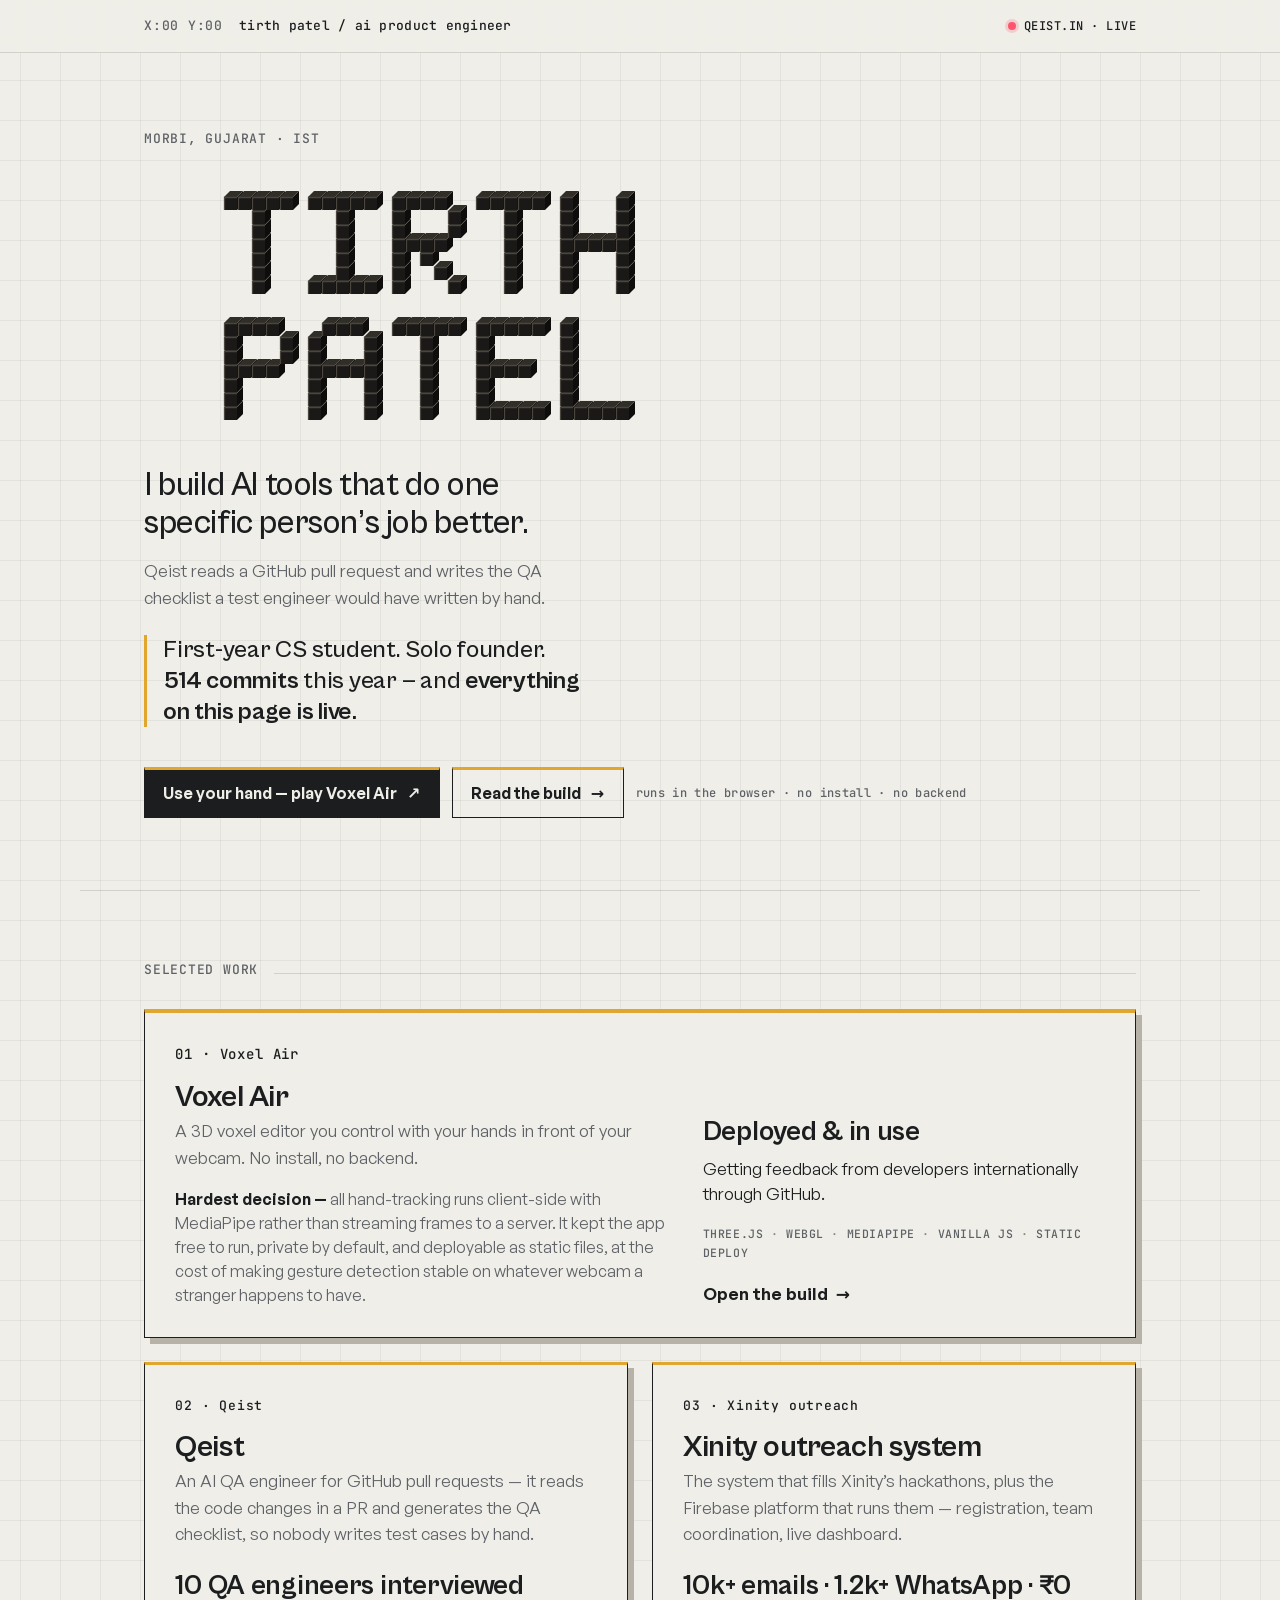
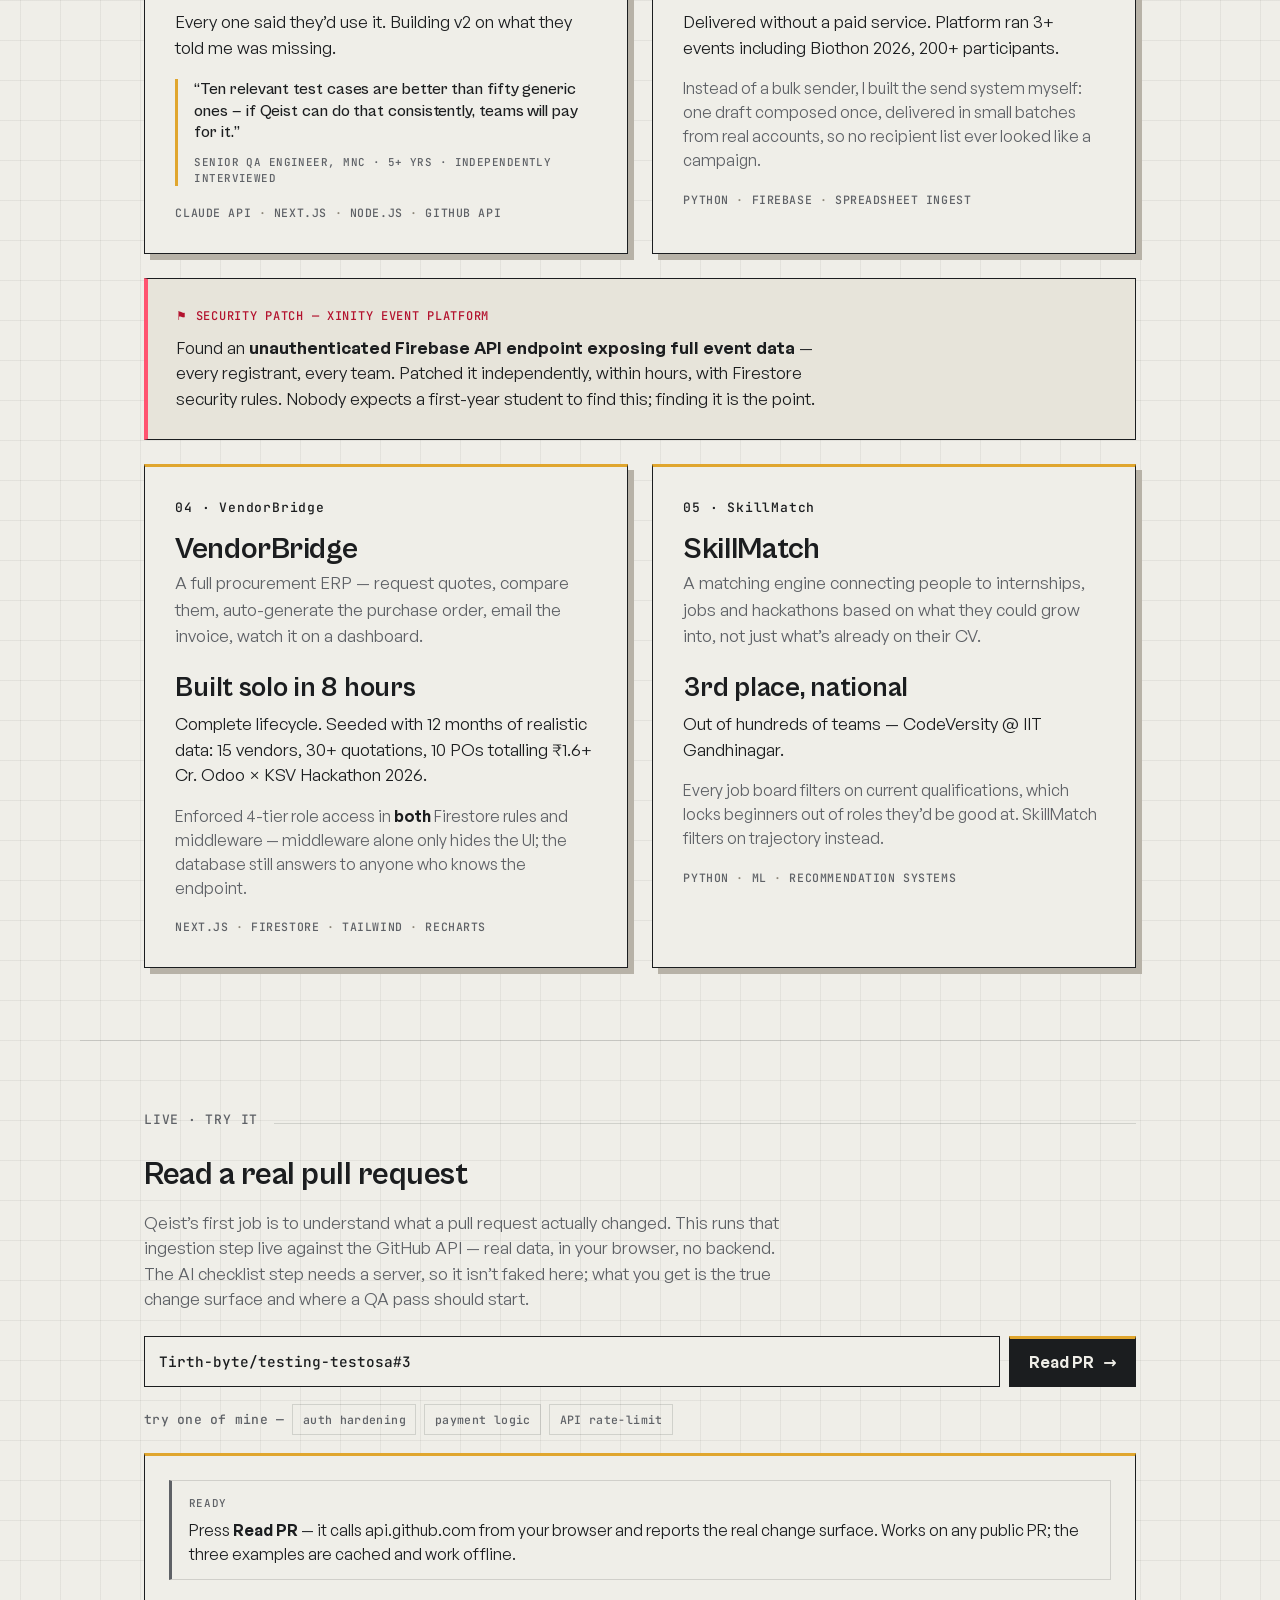
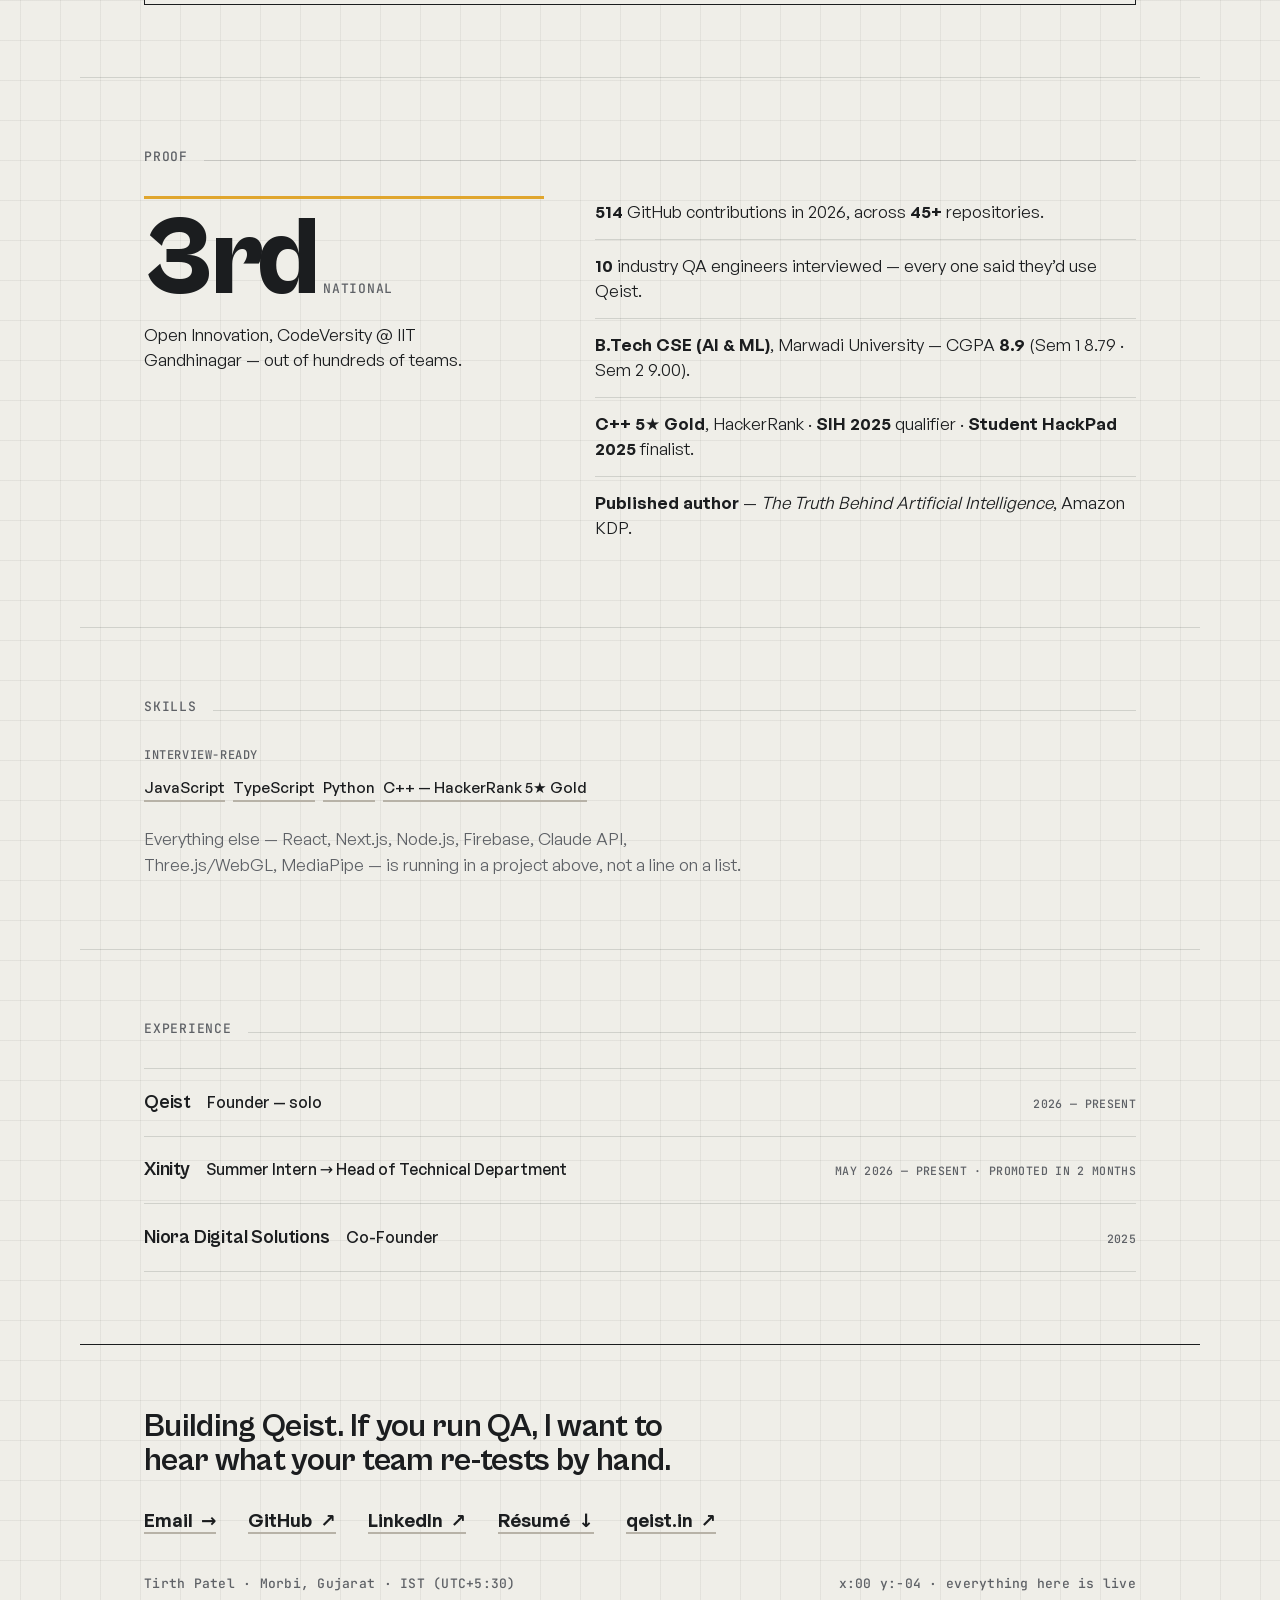
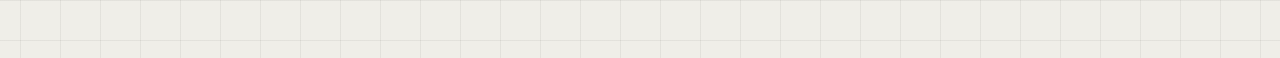
==== commit 6c6979fe: "Add project pages, hardened PR reader, résumé, and design polish - Five project pages (Voxel Air, Qe" ====
--- a/index.html
+++ b/index.html
@@ -22,6 +22,28 @@
 <meta name="twitter:title" content="Tirth Patel — AI product engineer">
 <meta name="twitter:description" content="Voxel Air, Qeist, and a national hackathon podium. Everything on the page is live.">
 <meta name="twitter:image" content="https://tirth-byte.github.io/portfolio/assets/og.png">
+<script type="application/ld+json">
+{
+  "@context": "https://schema.org",
+  "@type": "Person",
+  "name": "Tirth Patel",
+  "jobTitle": "AI product engineer",
+  "url": "https://tirth-byte.github.io/portfolio/",
+  "image": "https://tirth-byte.github.io/portfolio/assets/og.png",
+  "email": "kavartirth9@gmail.com",
+  "address": {
+    "@type": "PostalAddress",
+    "addressLocality": "Morbi",
+    "addressRegion": "Gujarat",
+    "addressCountry": "IN"
+  },
+  "sameAs": [
+    "https://github.com/Tirth-byte",
+    "https://www.linkedin.com/in/tirth-patel-b70312373",
+    "https://qeist.in"
+  ]
+}
+</script>
 <script>document.documentElement.className = document.documentElement.className.replace("no-js","js");</script>
 <link rel="preload" href="assets/fonts/general-400.woff2" as="font" type="font/woff2" crossorigin>
 <link rel="preload" href="assets/fonts/cabinet-800.woff2" as="font" type="font/woff2" crossorigin>
@@ -43,8 +65,7 @@
   <section class="hero wrap">
     <p class="kicker mono">Morbi, Gujarat · IST</p>
 
-    <h1 class="wordmark">
-      <span class="vh">Tirth Patel</span>
+    <h1 class="wordmark" aria-label="Tirth Patel">
       <canvas id="wordmark" aria-hidden="true"></canvas>
       <span class="fallback name-fallback" aria-hidden="true" data-mode="static">Tirth<br>Patel</span>
     </h1>
@@ -93,7 +114,7 @@
 
         <article class="block">
           <div class="idx"><span class="n">02 · Qeist</span></div>
-          <h3><a class="link-stretch" href="https://qeist.in" target="_blank" rel="noopener">Qeist</a></h3>
+          <h3><a class="link-stretch" href="projects/qeist.html">Qeist</a></h3>
           <p class="sub">An AI QA engineer for GitHub pull requests — it reads the code changes in a PR and generates the QA checklist, so nobody writes test cases by hand.</p>
           <p class="outcome"><span class="big">10 QA engineers interviewed</span> Every one said they&rsquo;d use it. Building v2 on what they told me was missing.</p>
           <blockquote class="qquote">
@@ -105,7 +126,7 @@
 
         <article class="block">
           <div class="idx"><span class="n">03 · Xinity outreach</span></div>
-          <h3>Xinity outreach system</h3>
+          <h3><a class="link-stretch" href="projects/xinity.html">Xinity outreach system</a></h3>
           <p class="sub">The system that fills Xinity&rsquo;s hackathons, plus the Firebase platform that runs them — registration, team coordination, live dashboard.</p>
           <p class="outcome"><span class="big">10k+ emails · 1.2k+ WhatsApp · &#8377;0</span> Delivered without a paid service. Platform ran 3+ events including Biothon 2026, 200+ participants.</p>
           <p class="decision">Instead of a bulk sender, I built the send system myself: one draft composed once, delivered in small batches from real accounts, so no recipient list ever looked like a campaign.</p>
@@ -125,7 +146,7 @@
 
         <article class="block">
           <div class="idx"><span class="n">04 · VendorBridge</span></div>
-          <h3>VendorBridge</h3>
+          <h3><a class="link-stretch" href="projects/vendorbridge.html">VendorBridge</a></h3>
           <p class="sub">A full procurement ERP — request quotes, compare them, auto-generate the purchase order, email the invoice, watch it on a dashboard.</p>
           <p class="outcome"><span class="big">Built solo in 8 hours</span> Complete lifecycle. Seeded with 12 months of realistic data: 15 vendors, 30+ quotations, 10 POs totalling &#8377;1.6+ Cr. Odoo &times; KSV Hackathon 2026.</p>
           <p class="decision">Enforced 4-tier role access in <b>both</b> Firestore rules and middleware — middleware alone only hides the UI; the database still answers to anyone who knows the endpoint.</p>
@@ -134,7 +155,7 @@
 
         <article class="block">
           <div class="idx"><span class="n">05 · SkillMatch</span></div>
-          <h3>SkillMatch</h3>
+          <h3><a class="link-stretch" href="projects/skillmatch.html">SkillMatch</a></h3>
           <p class="sub">A matching engine connecting people to internships, jobs and hackathons based on what they could grow into, not just what&rsquo;s already on their CV.</p>
           <p class="outcome"><span class="big">3rd place, national</span> Out of hundreds of teams — CodeVersity @ IIT Gandhinagar.</p>
           <p class="decision">Every job board filters on current qualifications, which locks beginners out of roles they&rsquo;d be good at. SkillMatch filters on trajectory instead.</p>
@@ -167,7 +188,7 @@
         <button type="button" class="pr-chip" data-pr="Tirth-byte/testing-testosa#5">API rate-limit</button>
       </div>
 
-      <div id="pr-out" class="pr-out" aria-live="polite"><p class="pr-msg">Press <b>Read PR</b> — it calls api.github.com from your browser and reports the real change surface. Works on any public PR.</p></div>
+      <div id="pr-out" class="pr-out" aria-live="polite"><div class="pr-msg pr-msg--idle" role="status"><div class="pr-msg__label">Ready</div><div class="pr-msg__body">Press <b>Read PR</b> — it calls api.github.com from your browser and reports the real change surface. Works on any public PR; the three examples are cached and work offline.</div></div></div>
     </div>
   </section>
 
@@ -238,6 +259,7 @@
     <a class="big" href="mailto:kavartirth9@gmail.com">Email <span class="arw" aria-hidden="true">→</span></a>
     <a class="big" href="https://github.com/Tirth-byte" target="_blank" rel="noopener">GitHub <span class="arw" aria-hidden="true">↗</span></a>
     <a class="big" href="https://www.linkedin.com/in/tirth-patel-b70312373" target="_blank" rel="noopener">LinkedIn <span class="arw" aria-hidden="true">↗</span></a>
+    <a class="big" href="assets/tirth-patel-resume.pdf" target="_blank" rel="noopener">Résumé <span class="arw" aria-hidden="true">↓</span></a>
     <a class="big" href="https://qeist.in" target="_blank" rel="noopener">qeist.in <span class="arw" aria-hidden="true">↗</span></a>
   </div>
   <div class="meta">
@@ -247,6 +269,7 @@
 </footer>
 
 <script src="assets/js/wordmark.js" defer></script>
+<script src="assets/js/pr-cache.js" defer></script>
 <script src="assets/js/prq.js" defer></script>
 </body>
 </html>
--- a/assets/css/style.css
+++ b/assets/css/style.css
@@ -212,7 +212,6 @@
 .skillrow .k{font-family:var(--fmono);font-size:.75rem;letter-spacing:.05em;text-transform:uppercase;color:var(--mute);margin-bottom:.7rem}
 .skillrow .v{display:flex;flex-wrap:wrap;gap:.5rem}
 .skillrow .v span{font-size:.95rem;font-weight:500;border-bottom:2px solid var(--vox-mid);padding-bottom:1px}
-.skillrow.ship .v span{border-bottom-color:var(--signal)}
 .skillnote{font-size:1.0625rem;line-height:1.5;color:var(--mute);max-width:60ch}
 .skillnote b{color:var(--ink);font-weight:600}
 
@@ -229,8 +228,20 @@
 .pr-chip:hover{color:var(--ink);border-color:var(--signal)}
 
 .pr-out{border:1.5px solid var(--ink);border-top:3px solid var(--signal);background:var(--paper);padding:clamp(1rem,3vw,1.5rem);min-height:6.5rem}
-.pr-msg{color:var(--mute);font-size:1rem;line-height:1.5}
-.pr-msg code{font-family:var(--fmono);font-size:.85em;background:var(--paper-2);padding:.1em .35em;border:1px solid var(--line)}
+/* status / error states — each is a distinct, visible box */
+.pr-msg{border:1.5px solid var(--line);border-left-width:3px;border-left-color:var(--mute);padding:.85rem 1.05rem;background:var(--paper)}
+.pr-msg__label{font-family:var(--fmono);font-size:.68rem;letter-spacing:.06em;text-transform:uppercase;color:var(--mute);margin-bottom:.4rem}
+.pr-msg__body{font-size:1rem;line-height:1.5;color:var(--ink)}
+.pr-msg__body code{font-family:var(--fmono);font-size:.85em;background:var(--paper-2);padding:.1em .35em;border:1px solid var(--line)}
+.pr-msg--rate,.pr-msg--malformed{border-left-color:var(--signal)}
+.pr-msg--rate .pr-msg__label,.pr-msg--malformed .pr-msg__label{color:#8A6410}
+.pr-msg--notfound,.pr-msg--network,.pr-msg--timeout{border-left-color:var(--live-ink)}
+.pr-msg--notfound .pr-msg__label,.pr-msg--network .pr-msg__label,.pr-msg--timeout .pr-msg__label{color:var(--live-ink)}
+.pr-msg--wait .dots::after{content:"\2026";margin-left:.1em}
+@media (prefers-reduced-motion:no-preference){.pr-msg--wait .dots{animation:prqpulse 1s ease-in-out infinite}}
+@keyframes prqpulse{0%,100%{opacity:.3}50%{opacity:1}}
+/* cached-fallback badge (examples never fail) */
+.pr-cachebadge{font-family:var(--fmono);font-size:.66rem;letter-spacing:.05em;text-transform:uppercase;color:#8A6410;border:1px solid var(--signal);border-left-width:3px;padding:.45rem .7rem;margin-bottom:1rem;background:color-mix(in srgb,var(--signal) 9%,var(--paper))}
 .pr-head{display:flex;flex-wrap:wrap;align-items:baseline;gap:.6rem .9rem}
 .pr-state{font-family:var(--fmono);font-size:.68rem;letter-spacing:.06em;text-transform:uppercase;padding:.2rem .45rem;border:1px solid var(--line);color:var(--mute)}
 .pr-state-open{color:var(--ink);border-color:var(--ink)}
@@ -303,15 +314,13 @@
 .narr p{font-size:1.0625rem;line-height:1.55;max-width:60ch}
 .narr p + p{margin-top:.9rem}
 .narr p b{font-weight:600}
-/* case-study contrast: rejected path vs the one taken */
-.narr .constraint{background:var(--paper-2);border:1.5px solid var(--line);padding:1rem 1.15rem;font-size:1rem;max-width:none}
-.narr section.rejected,.narr section.took{padding-left:1.1rem;border-left:3px solid var(--vox-mid)}
-.narr section.rejected p{color:var(--mute)}
-.narr section.rejected .k::after{content:" · not this";color:var(--mute);opacity:.7}
-.narr section.took{border-left-color:var(--signal)}
-.narr section.took .k{color:var(--ink)}
-.narr .quote{border-left:3px solid var(--signal);padding-left:1.1rem;margin-top:1.5rem;font-family:var(--fdisplay);font-weight:500;font-size:1.25rem;line-height:1.3;letter-spacing:-.01em}
-.narr .quote cite{display:block;font-family:var(--fmono);font-size:.72rem;letter-spacing:.04em;color:var(--mute);text-transform:uppercase;font-style:normal;margin-top:.8rem}
+/* problem statement reads as the page's lede */
+.narr section > h2{font-family:var(--fdisplay);font-weight:700;font-size:clamp(1.5rem,1.2rem + 1.3vw,2rem);line-height:1.08;letter-spacing:-.015em;max-width:24ch}
+/* the hardest decision — the section that matters most (gold = the one to read) */
+.narr section.hardest{border-left:3px solid var(--signal);padding-left:1.1rem}
+/* security patch — its own flagged section */
+.narr section.secpatch{border-left:3px solid var(--live-ink);padding-left:1.1rem}
+.narr section.secpatch .k{color:var(--live-ink)}
 
 .spec{align-self:start;position:sticky;top:72px;border:1.5px solid var(--ink);border-top:3px solid var(--signal)}
 .spec .h{font-family:var(--fmono);font-size:.72rem;letter-spacing:.06em;text-transform:uppercase;color:var(--mute);padding:.9rem 1.1rem;border-bottom:1px solid var(--line)}
@@ -322,15 +331,29 @@
 .spec .links{padding:.9rem 1.1rem 1.1rem;display:grid;gap:.55rem}
 .spec .links a{display:flex;align-items:center;gap:.55rem;font-weight:600;font-size:.95rem}
 .spec .links a:hover{color:var(--ink)}
-.spec .links a .arw{color:var(--signal);transition:transform .16s ease}
+.spec .links a .arw{color:var(--mute);transition:transform .16s ease,color .16s ease}
+.spec .links a:hover .arw{color:var(--ink)}
 .spec .links a:hover .arw{transform:translate(2px,-2px)}
-
-.projnext{border-top:1px solid var(--ink);margin-top:clamp(2.5rem,6vw,4rem)}
-.projnext a{display:flex;align-items:center;justify-content:space-between;gap:1rem;padding:clamp(1.5rem,4vw,2.25rem) 0}
-.projnext .k{font-family:var(--fmono);font-size:.72rem;letter-spacing:.06em;text-transform:uppercase;color:var(--mute)}
-.projnext .t{font-family:var(--fdisplay);font-weight:700;font-size:clamp(1.4rem,1.1rem + 1.4vw,2rem);letter-spacing:-.015em;margin-top:.4rem}
-.projnext .arw{font-size:1.6rem;transition:transform .18s ease}
-.projnext a:hover .arw{transform:translateX(6px)}
+/* stack block inside the spec sheet */
+.spec .spec-stack{padding:.9rem 1.1rem 1.1rem;border-top:1px solid var(--line-faint)}
+.spec .spec-stack .k{font-family:var(--fmono);font-size:.7rem;letter-spacing:.04em;text-transform:uppercase;color:var(--mute);margin-bottom:.6rem}
+.spec .spec-stack .stack{margin:0}
+/* non-live pages: status without the record dot */
+.topbar .status.nolink{color:var(--mute)}
+
+/* prev / next pager — label sits above title (block flow, never inline-collides) */
+.pager{display:grid;grid-template-columns:1fr 1fr;border-top:1px solid var(--ink);margin-top:clamp(2.5rem,6vw,4rem)}
+.pager a{padding:clamp(1.5rem,4vw,2.25rem) clamp(1rem,3vw,2rem);min-width:0}
+.pager a.prev{padding-left:0;border-right:1px solid var(--line)}
+.pager a.next{padding-right:0;text-align:right}
+.pager .k{font-family:var(--fmono);font-size:.72rem;letter-spacing:.06em;text-transform:uppercase;color:var(--mute)}
+.pager .t{display:inline-block;font-family:var(--fdisplay);font-weight:700;font-size:clamp(1.15rem,1rem + .9vw,1.55rem);letter-spacing:-.015em;line-height:1.08;margin-top:.55rem;color:var(--ink);box-shadow:inset 0 -2px 0 transparent;transition:box-shadow .15s ease}
+.pager a:hover .t{box-shadow:inset 0 -2px 0 var(--signal)}
+@media (max-width:640px){
+  .pager{grid-template-columns:1fr}
+  .pager a.prev{border-right:0;border-bottom:1px solid var(--line);padding:clamp(1.25rem,4vw,1.75rem) 0}
+  .pager a.next{text-align:left;padding:clamp(1.25rem,4vw,1.75rem) 0}
+}
 
 /* ---------- motion floor ---------- */
 @media (prefers-reduced-motion:reduce){
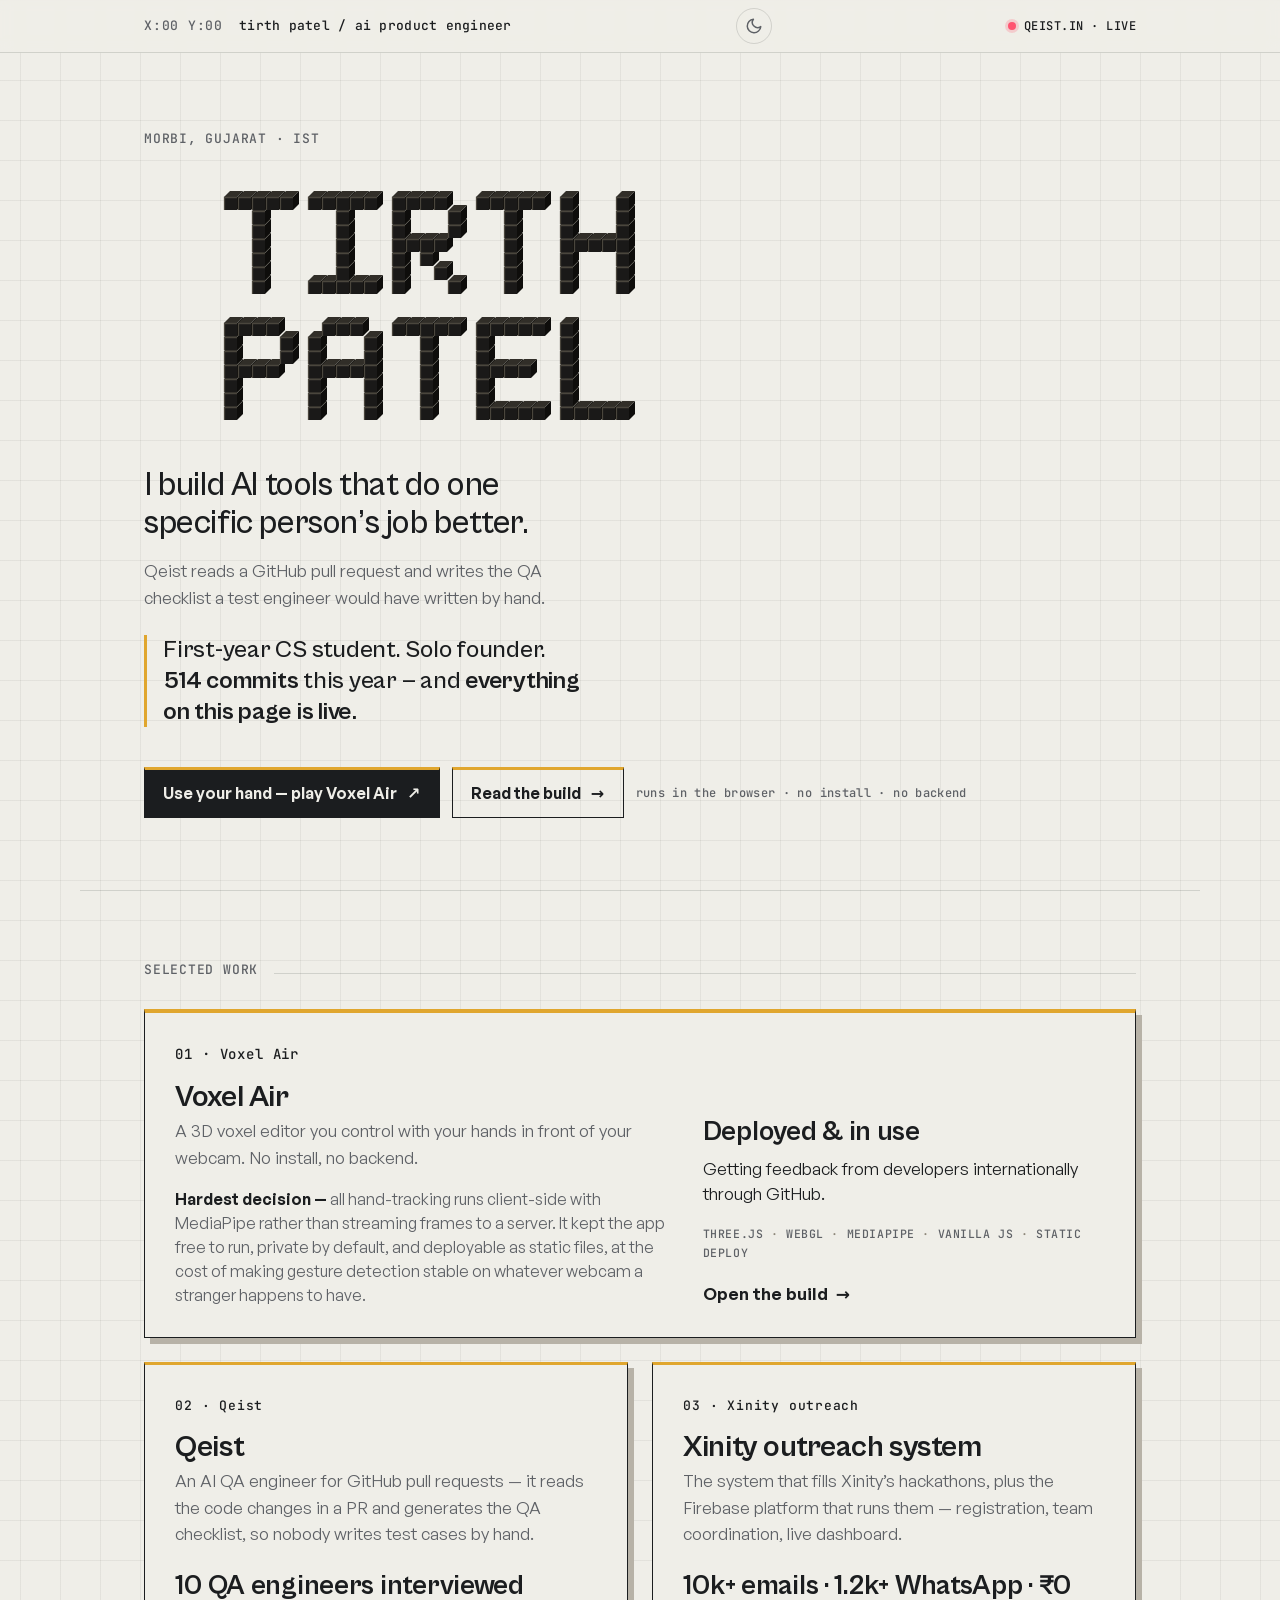
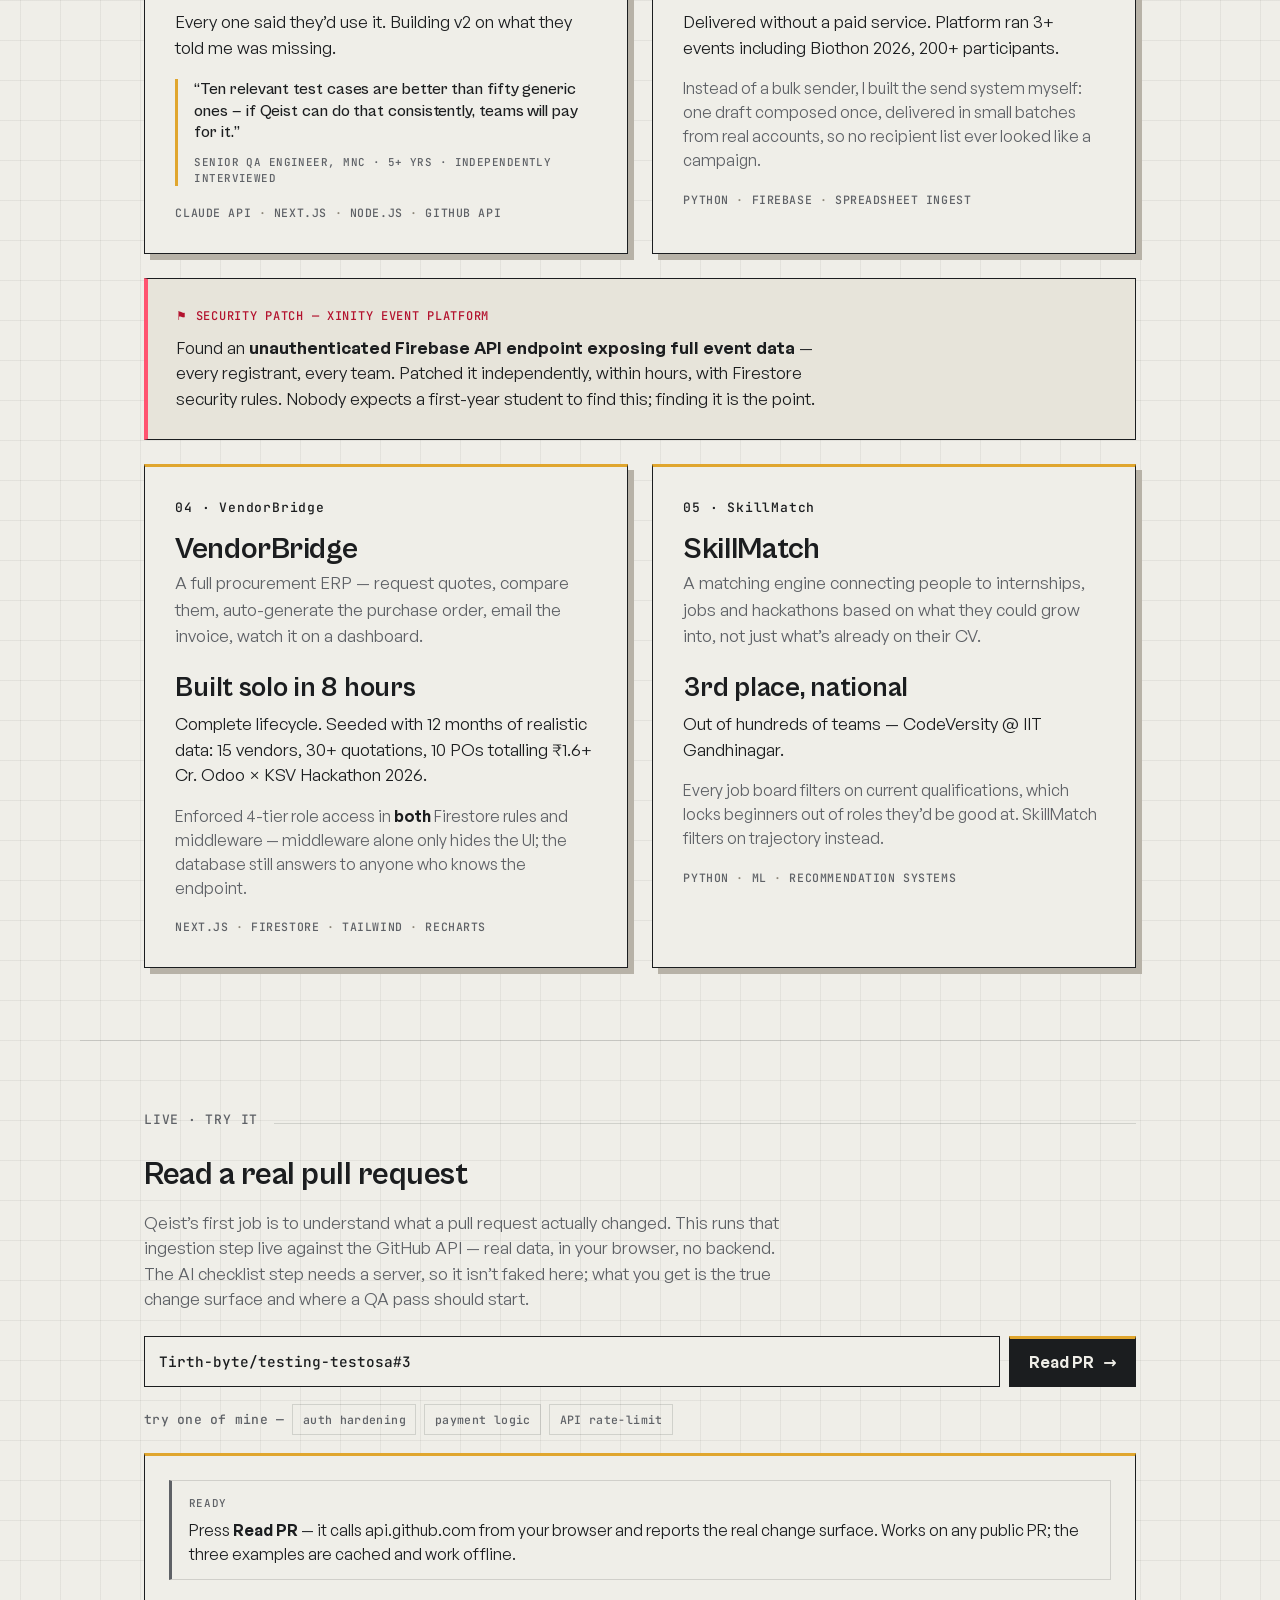
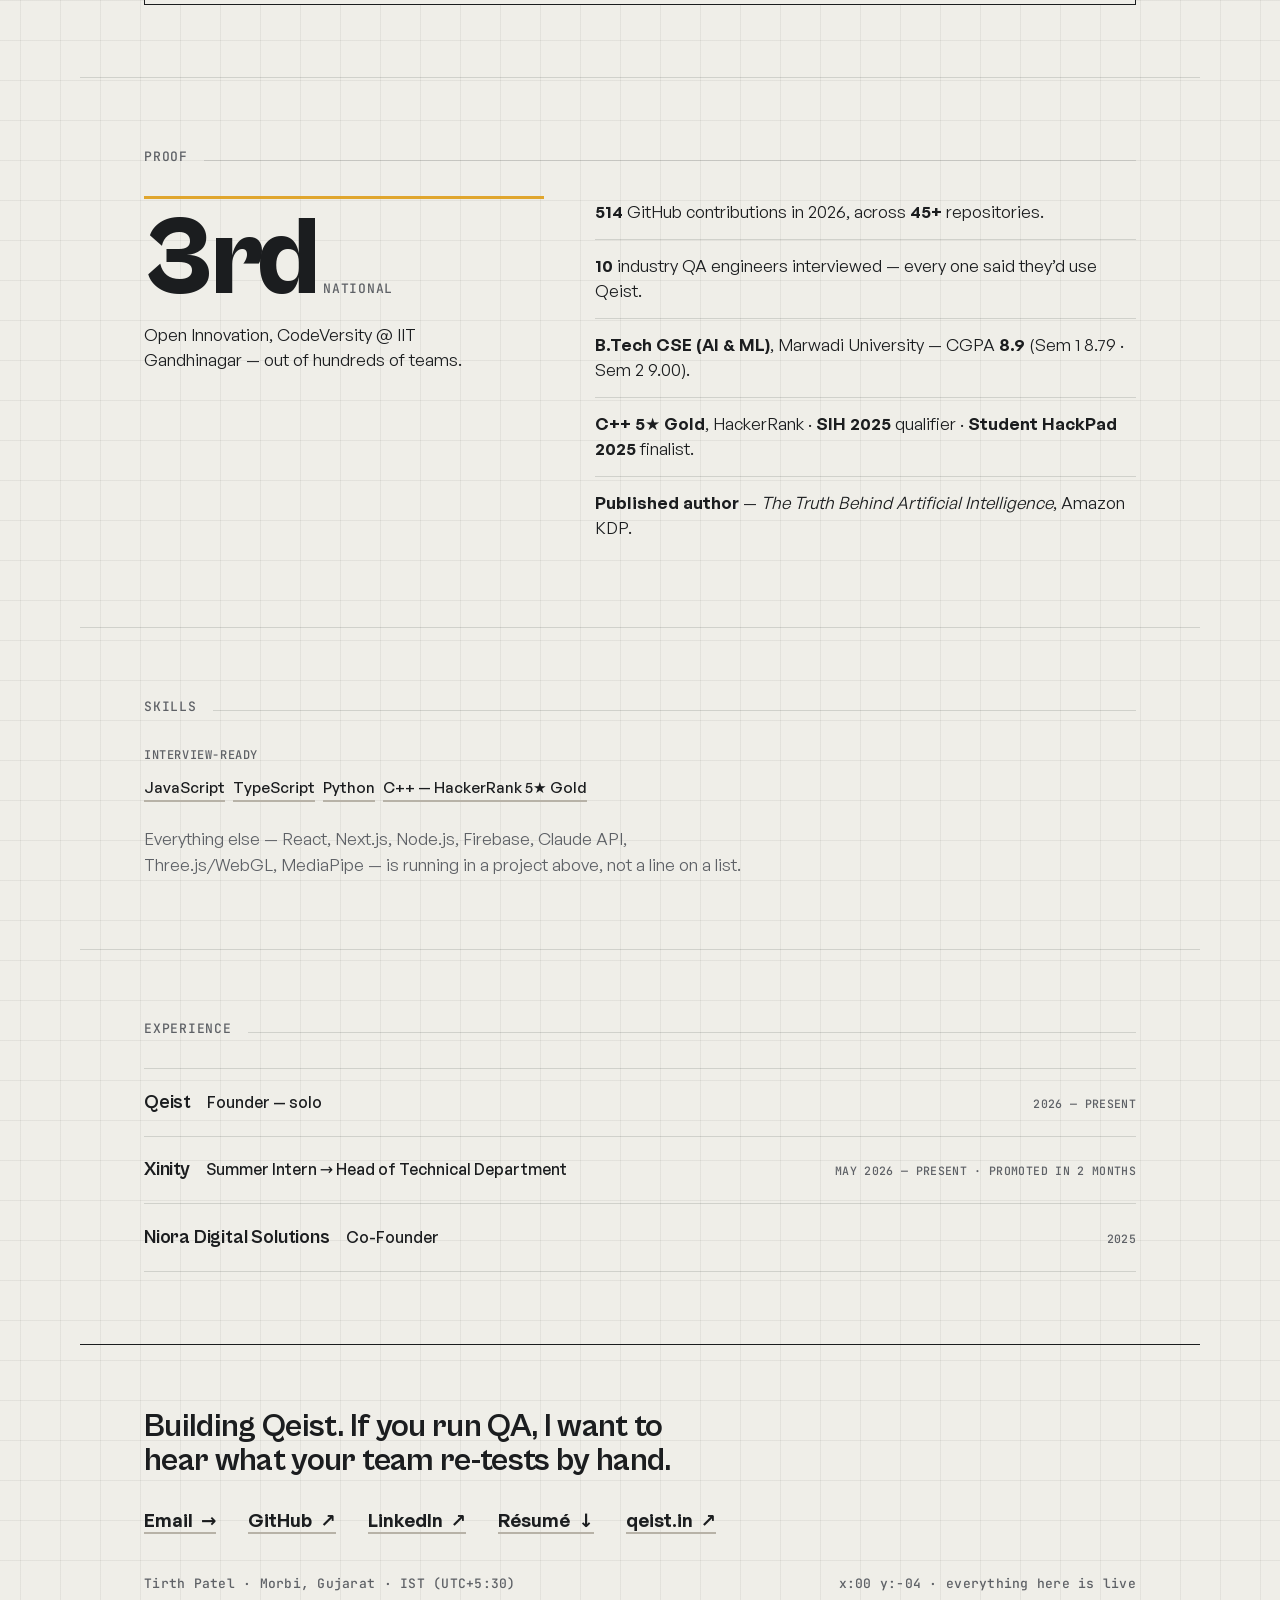
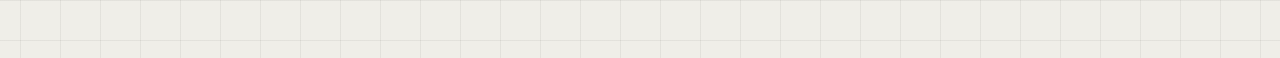
==== commit 1fc71963: "dark mode with circular reveal animation + scroll reveals" ====
--- a/index.html
+++ b/index.html
@@ -45,6 +45,8 @@
 }
 </script>
 <script>document.documentElement.className = document.documentElement.className.replace("no-js","js");</script>
+<script>(function(){try{var t=localStorage.getItem("portfolio-theme");if(!t&&window.matchMedia("(prefers-color-scheme:dark)").matches)t="dark";if(t==="dark")document.documentElement.setAttribute("data-theme","dark")}catch(e){}})()</script>
+<script src="assets/js/theme.js" defer></script>
 <link rel="preload" href="assets/fonts/general-400.woff2" as="font" type="font/woff2" crossorigin>
 <link rel="preload" href="assets/fonts/cabinet-800.woff2" as="font" type="font/woff2" crossorigin>
 <link rel="stylesheet" href="assets/css/style.css">
@@ -62,7 +64,7 @@
 <main id="main">
 
   <!-- ===================== HERO ===================== -->
-  <section class="hero wrap">
+  <section class="hero wrap" data-reveal>
     <p class="kicker mono">Morbi, Gujarat · IST</p>
 
     <h1 class="wordmark" aria-label="Tirth Patel">
@@ -82,7 +84,7 @@
   </section>
 
   <!-- ===================== WORK ===================== -->
-  <section class="section wrap" aria-labelledby="work-h">
+  <section class="section wrap" aria-labelledby="work-h" data-reveal>
     <div class="sechead">
       <h2 class="mono tag" id="work-h">Selected work</h2>
       <span class="rule" aria-hidden="true"></span>
@@ -167,7 +169,7 @@
   </section>
 
   <!-- ===================== LIVE TOOL ===================== -->
-  <section class="section wrap" aria-labelledby="live-h">
+  <section class="section wrap" aria-labelledby="live-h" data-reveal>
     <div class="sechead">
       <h2 class="mono tag" id="live-h">Live · try it</h2>
       <span class="rule" aria-hidden="true"></span>
@@ -193,7 +195,7 @@
   </section>
 
   <!-- ===================== PROOF (asymmetric, merged) ===================== -->
-  <section class="section wrap" aria-labelledby="proof-h">
+  <section class="section wrap" aria-labelledby="proof-h" data-reveal>
     <div class="sechead">
       <h2 class="mono tag" id="proof-h">Proof</h2>
       <span class="rule" aria-hidden="true"></span>
@@ -214,7 +216,7 @@
   </section>
 
   <!-- ===================== SKILLS ===================== -->
-  <section class="section wrap" aria-labelledby="skills-h">
+  <section class="section wrap" aria-labelledby="skills-h" data-reveal>
     <div class="sechead">
       <h2 class="mono tag" id="skills-h">Skills</h2>
       <span class="rule" aria-hidden="true"></span>
@@ -229,7 +231,7 @@
   </section>
 
   <!-- ===================== EXPERIENCE ===================== -->
-  <section class="section wrap" aria-labelledby="exp-h">
+  <section class="section wrap" aria-labelledby="exp-h" data-reveal>
     <div class="sechead">
       <h2 class="mono tag" id="exp-h">Experience</h2>
       <span class="rule" aria-hidden="true"></span>
@@ -253,7 +255,7 @@
 </main>
 
 <!-- ===================== FOOTER / CONTACT ===================== -->
-<footer class="foot wrap">
+<footer class="foot wrap" data-reveal>
   <p class="lead">Building Qeist. If you run QA, I want to hear what your team re-tests by hand.</p>
   <div class="contactrow">
     <a class="big" href="mailto:kavartirth9@gmail.com">Email <span class="arw" aria-hidden="true">→</span></a>
--- a/assets/css/style.css
+++ b/assets/css/style.css
@@ -355,6 +355,51 @@
   .pager a.next{text-align:left;padding:clamp(1.25rem,4vw,1.75rem) 0}
 }
 
+/* ===================== DARK MODE ===================== */
+[data-theme="dark"]{
+  --paper:#161618;
+  --paper-2:#1E1F22;
+  --ink:#E8E6E3;
+  --mute:#8B8D92;
+  --vox-top:#2A2B2E;
+  --vox-mid:#35363A;
+  --vox-low:#44464A;
+  --signal:#F0B330;
+  --inset:#0A0A0C;
+  --live:#FF5470;
+  --live-ink:#FF6B85;
+  --line:rgba(232,230,227,.12);
+  --line-faint:rgba(232,230,227,.06);
+}
+
+/* ---------- theme toggle ---------- */
+.theme-toggle{
+  margin-left:auto;margin-right:.75rem;
+  display:flex;align-items:center;justify-content:center;
+  width:36px;height:36px;
+  background:transparent;
+  border:1.5px solid var(--line);border-radius:50%;
+  cursor:pointer;flex-shrink:0;
+  transition:transform .2s cubic-bezier(.34,1.56,.64,1),border-color .2s,background .2s;
+  color:var(--mute)
+}
+.theme-toggle:hover{transform:scale(1.12);border-color:var(--signal);color:var(--ink)}
+.theme-toggle:active{transform:scale(.88)}
+.theme-toggle svg{width:18px;height:18px;display:block}
+.theme-toggle .icon-sun{display:none}
+[data-theme="dark"] .theme-toggle .icon-moon{display:none}
+[data-theme="dark"] .theme-toggle .icon-sun{display:block}
+@media (max-width:560px){.theme-toggle{margin-right:0}}
+
+.theme-overlay{will-change:clip-path}
+
+/* ==================== SCROLL REVEAL ==================== */
+[data-reveal]{
+  opacity:0;transform:translateY(18px);
+  transition:opacity .6s cubic-bezier(.25,.46,.45,.94),transform .6s cubic-bezier(.25,.46,.45,.94)
+}
+[data-reveal].revealed{opacity:1;transform:translateY(0)}
+
 /* ---------- motion floor ---------- */
 @media (prefers-reduced-motion:reduce){
   *,*::before,*::after{animation-duration:.001ms!important;animation-iteration-count:1!important;transition-duration:.001ms!important;scroll-behavior:auto!important}
